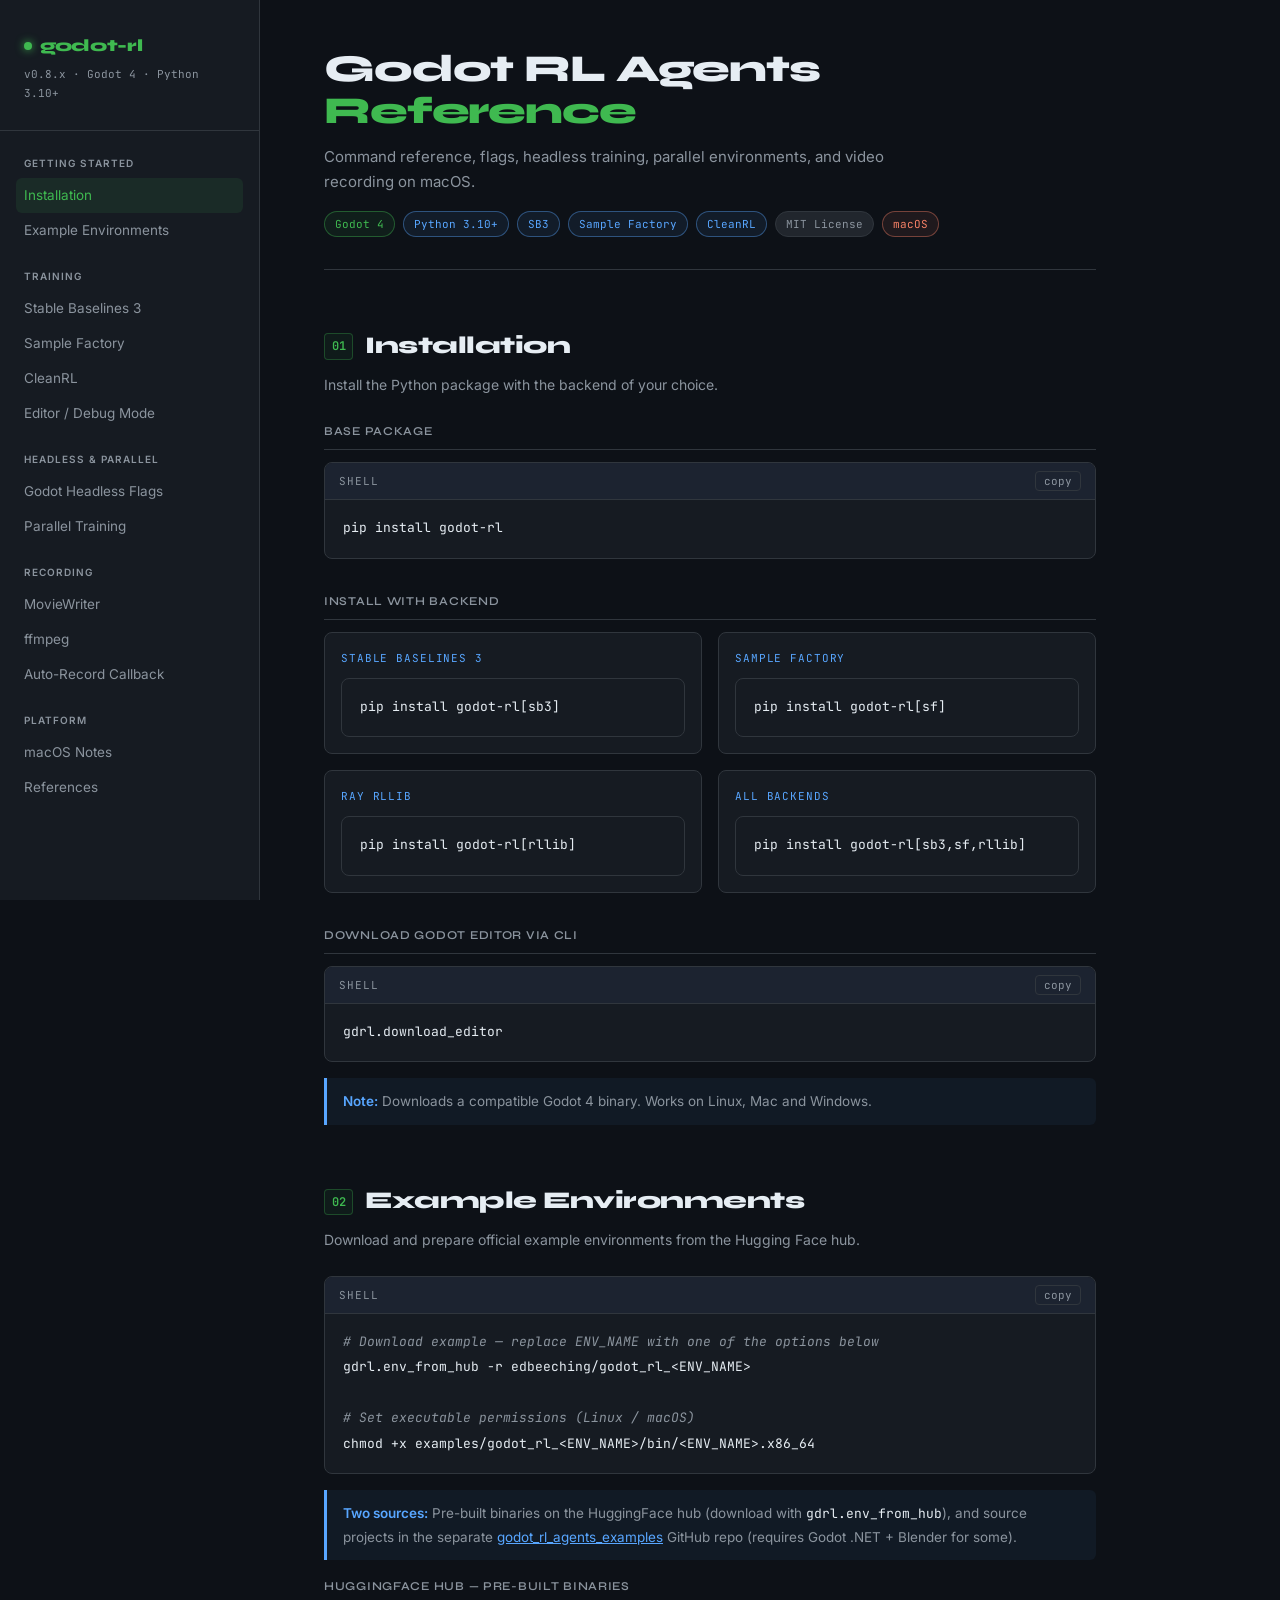
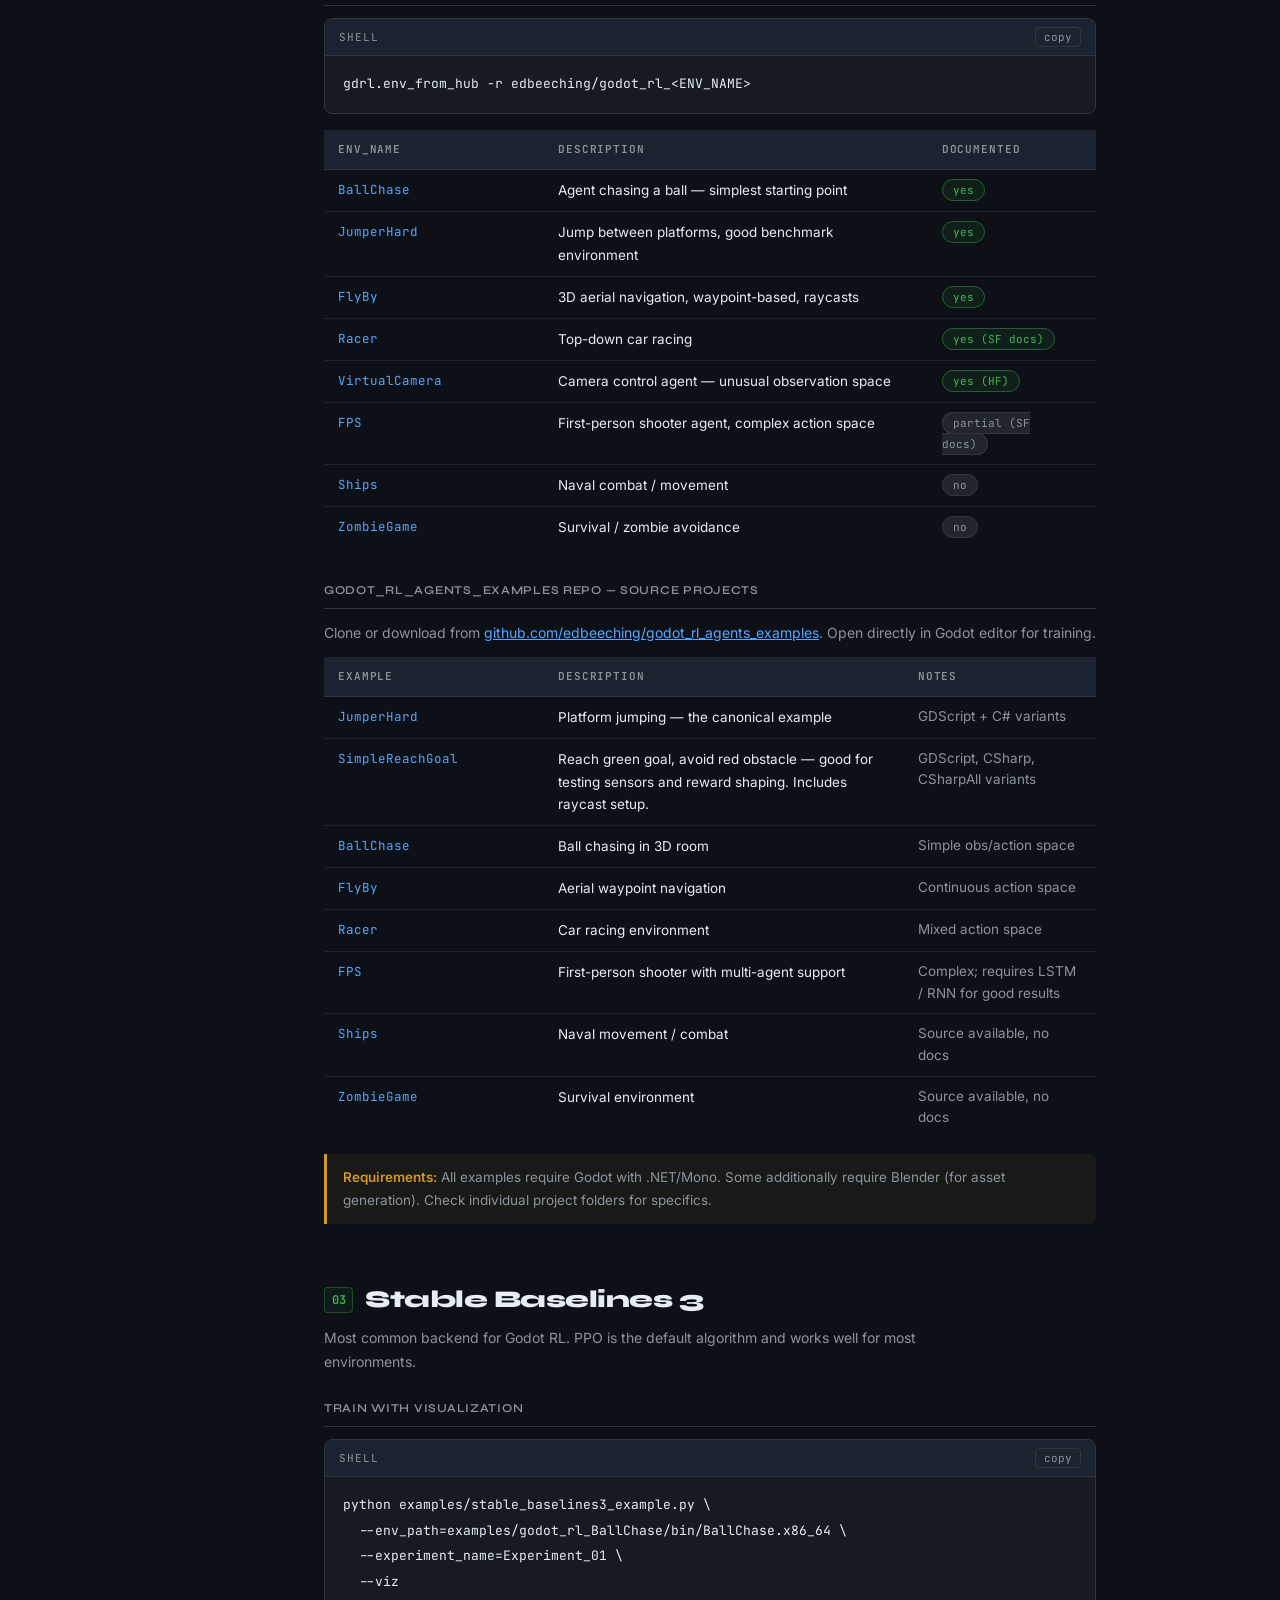
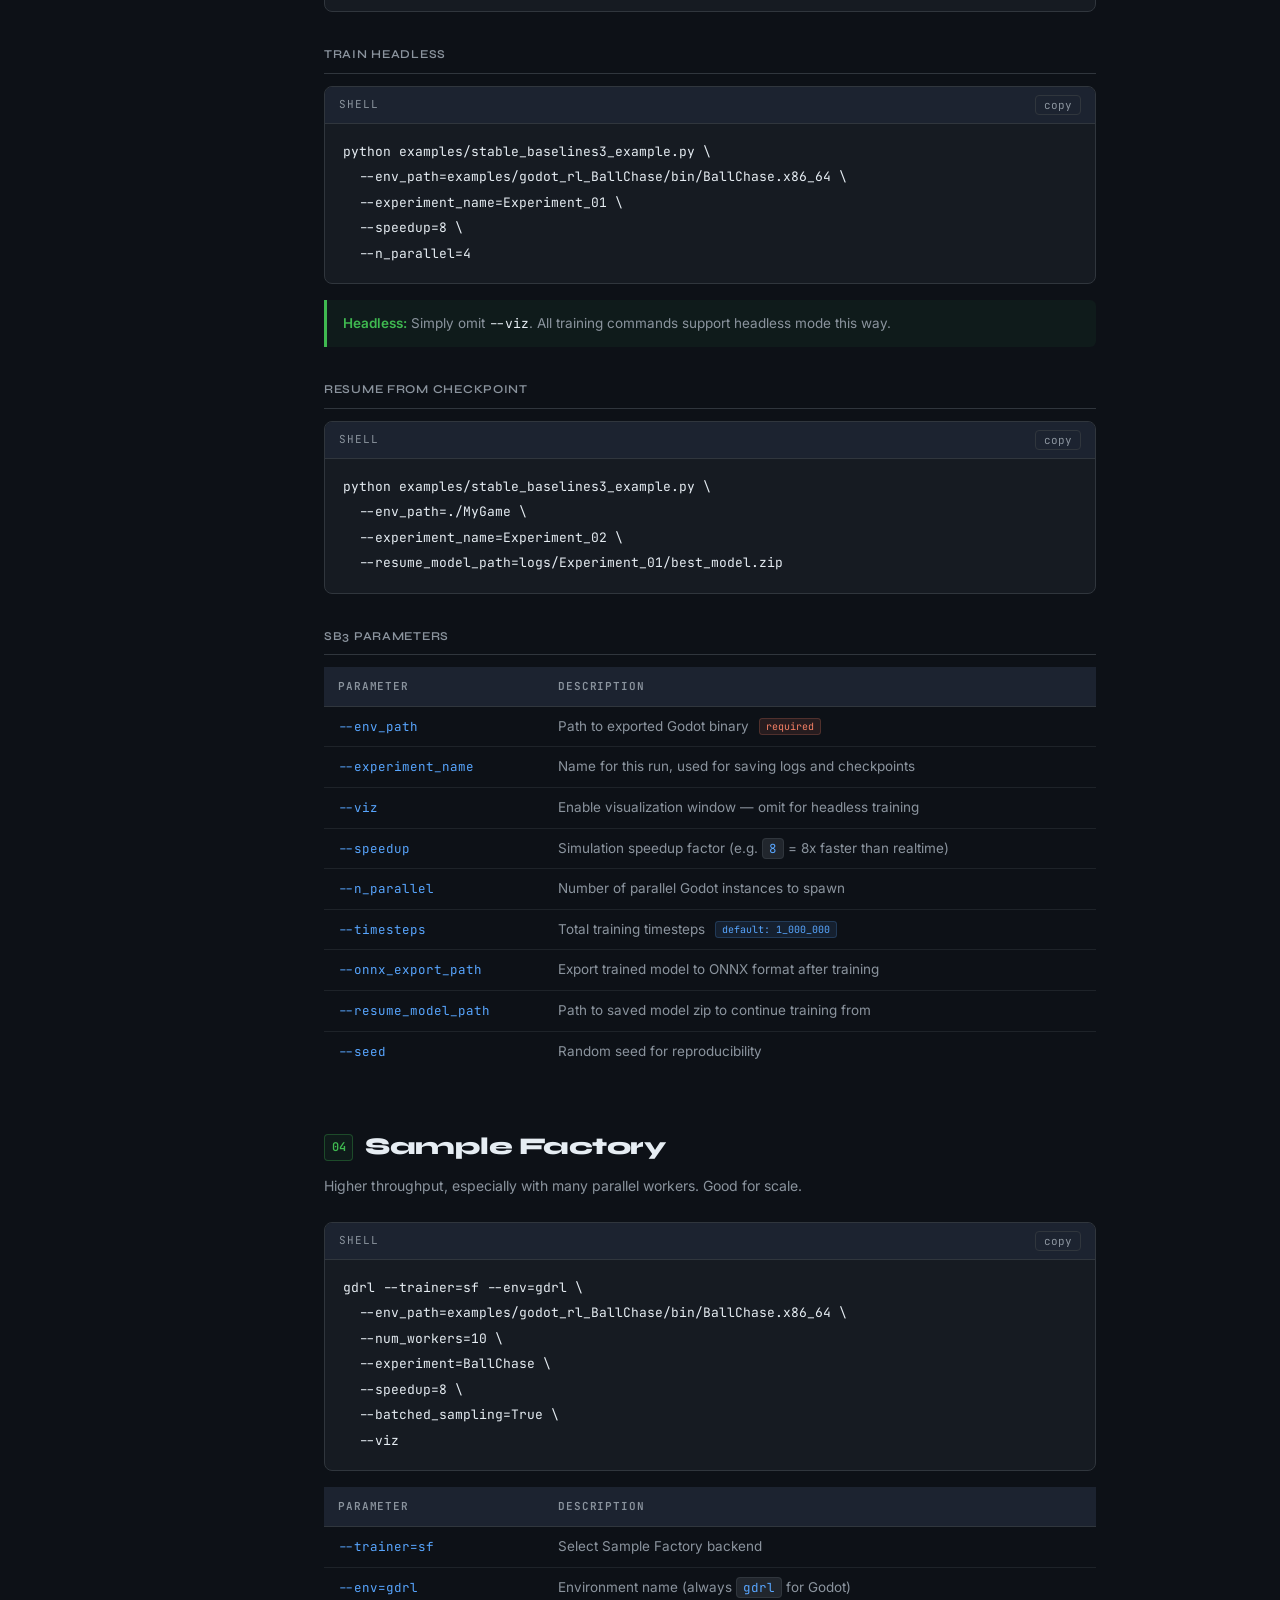
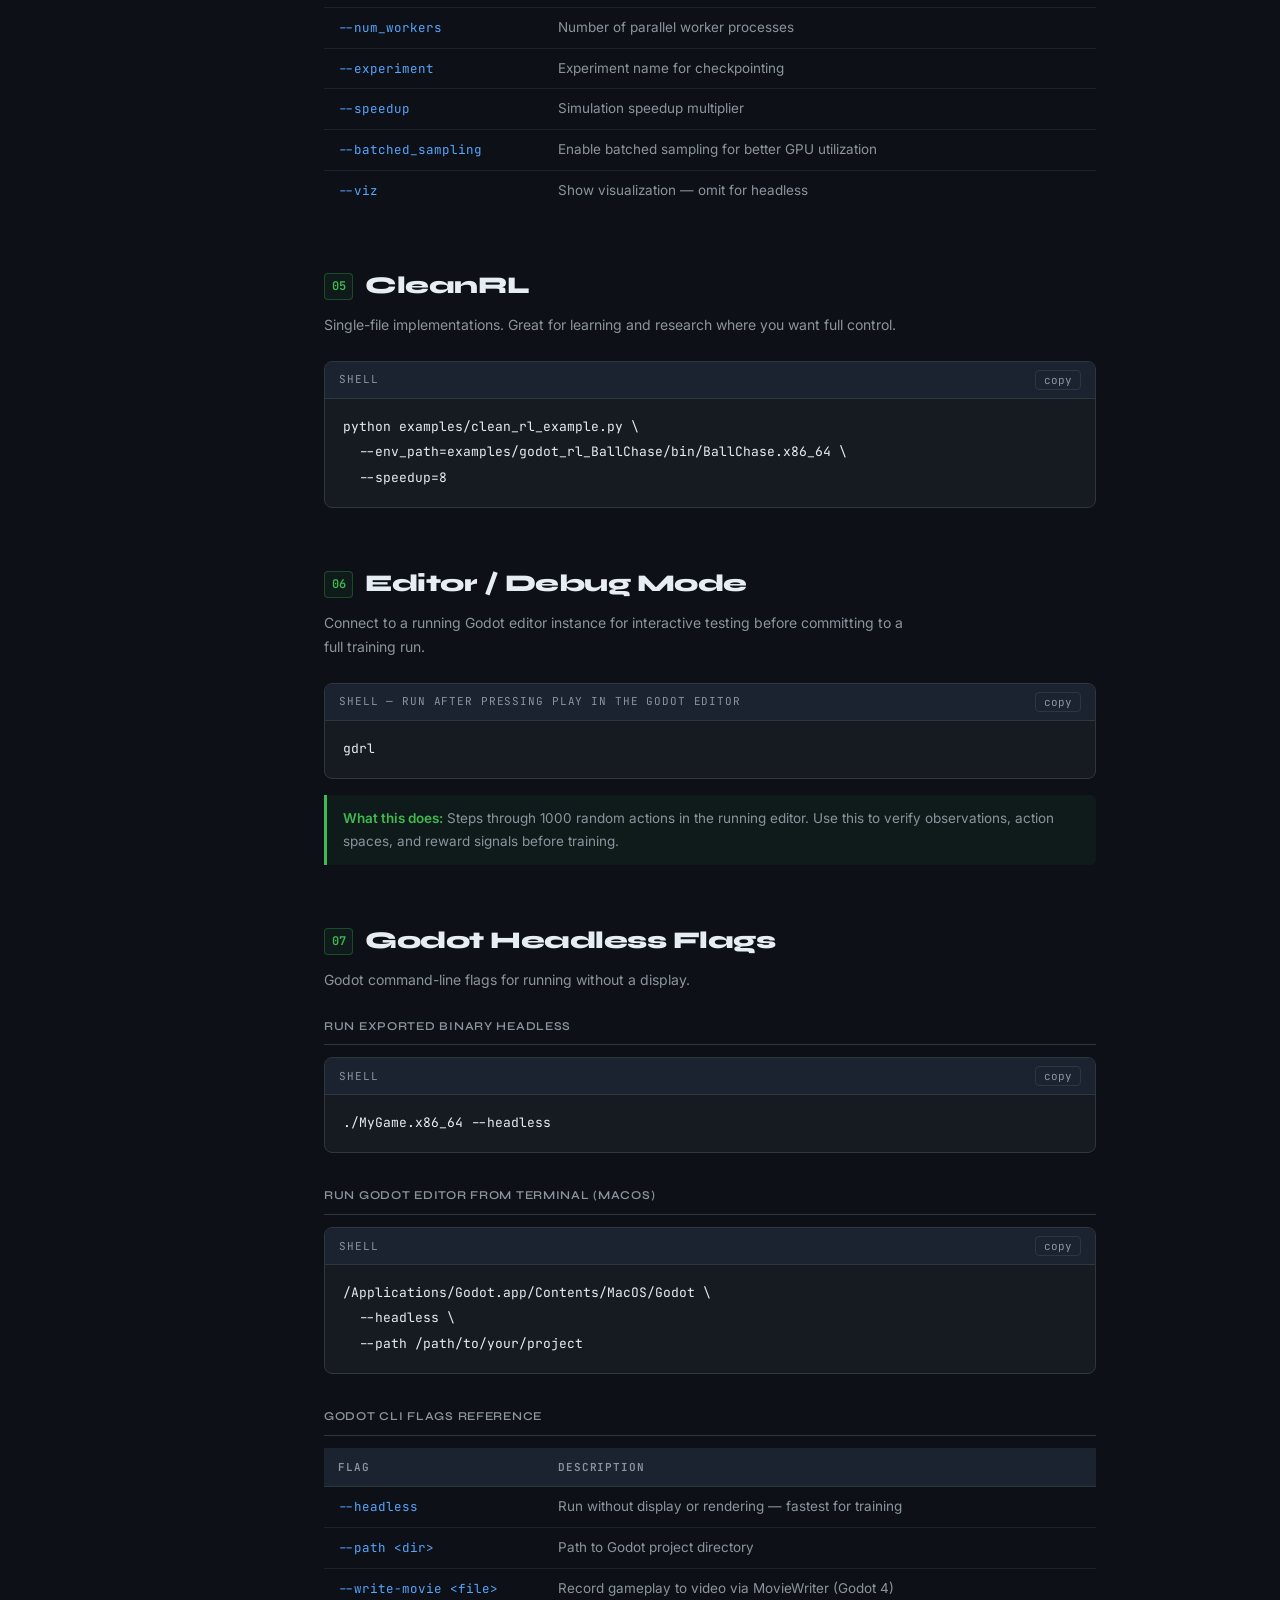
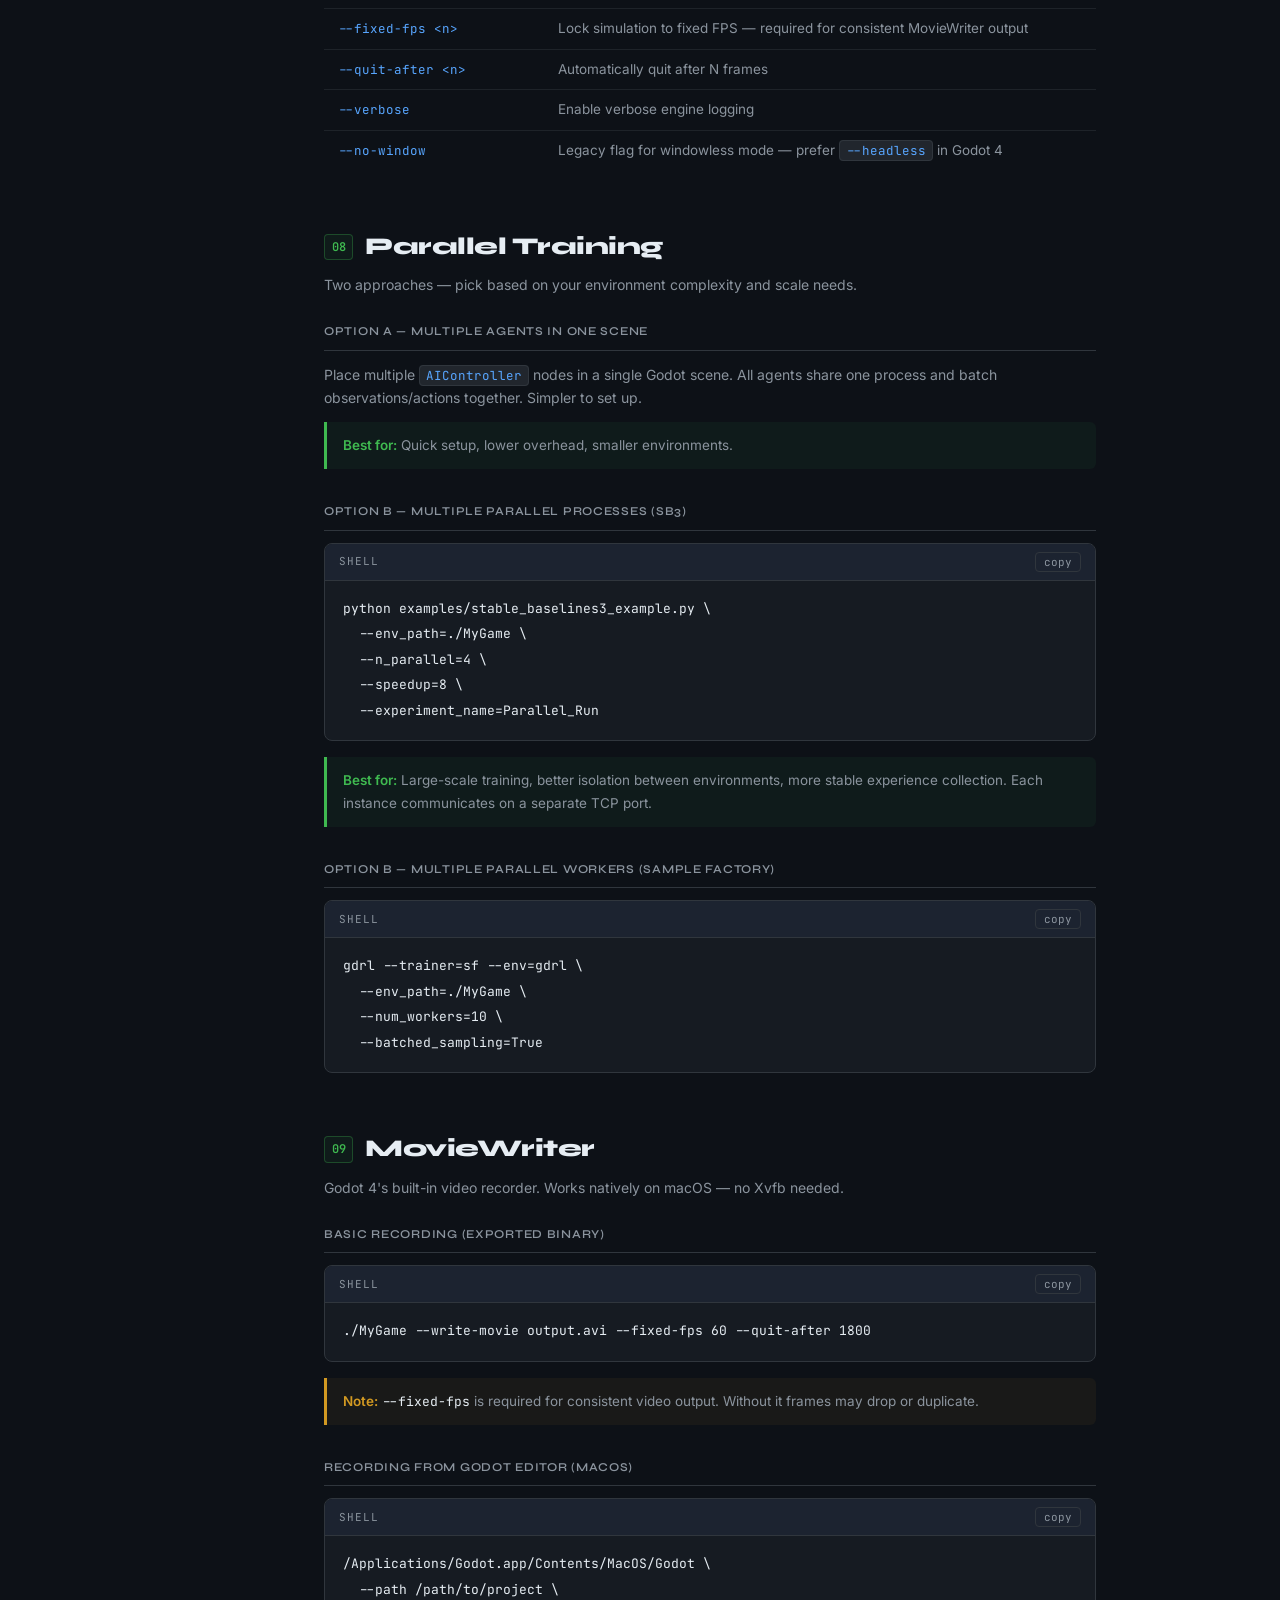
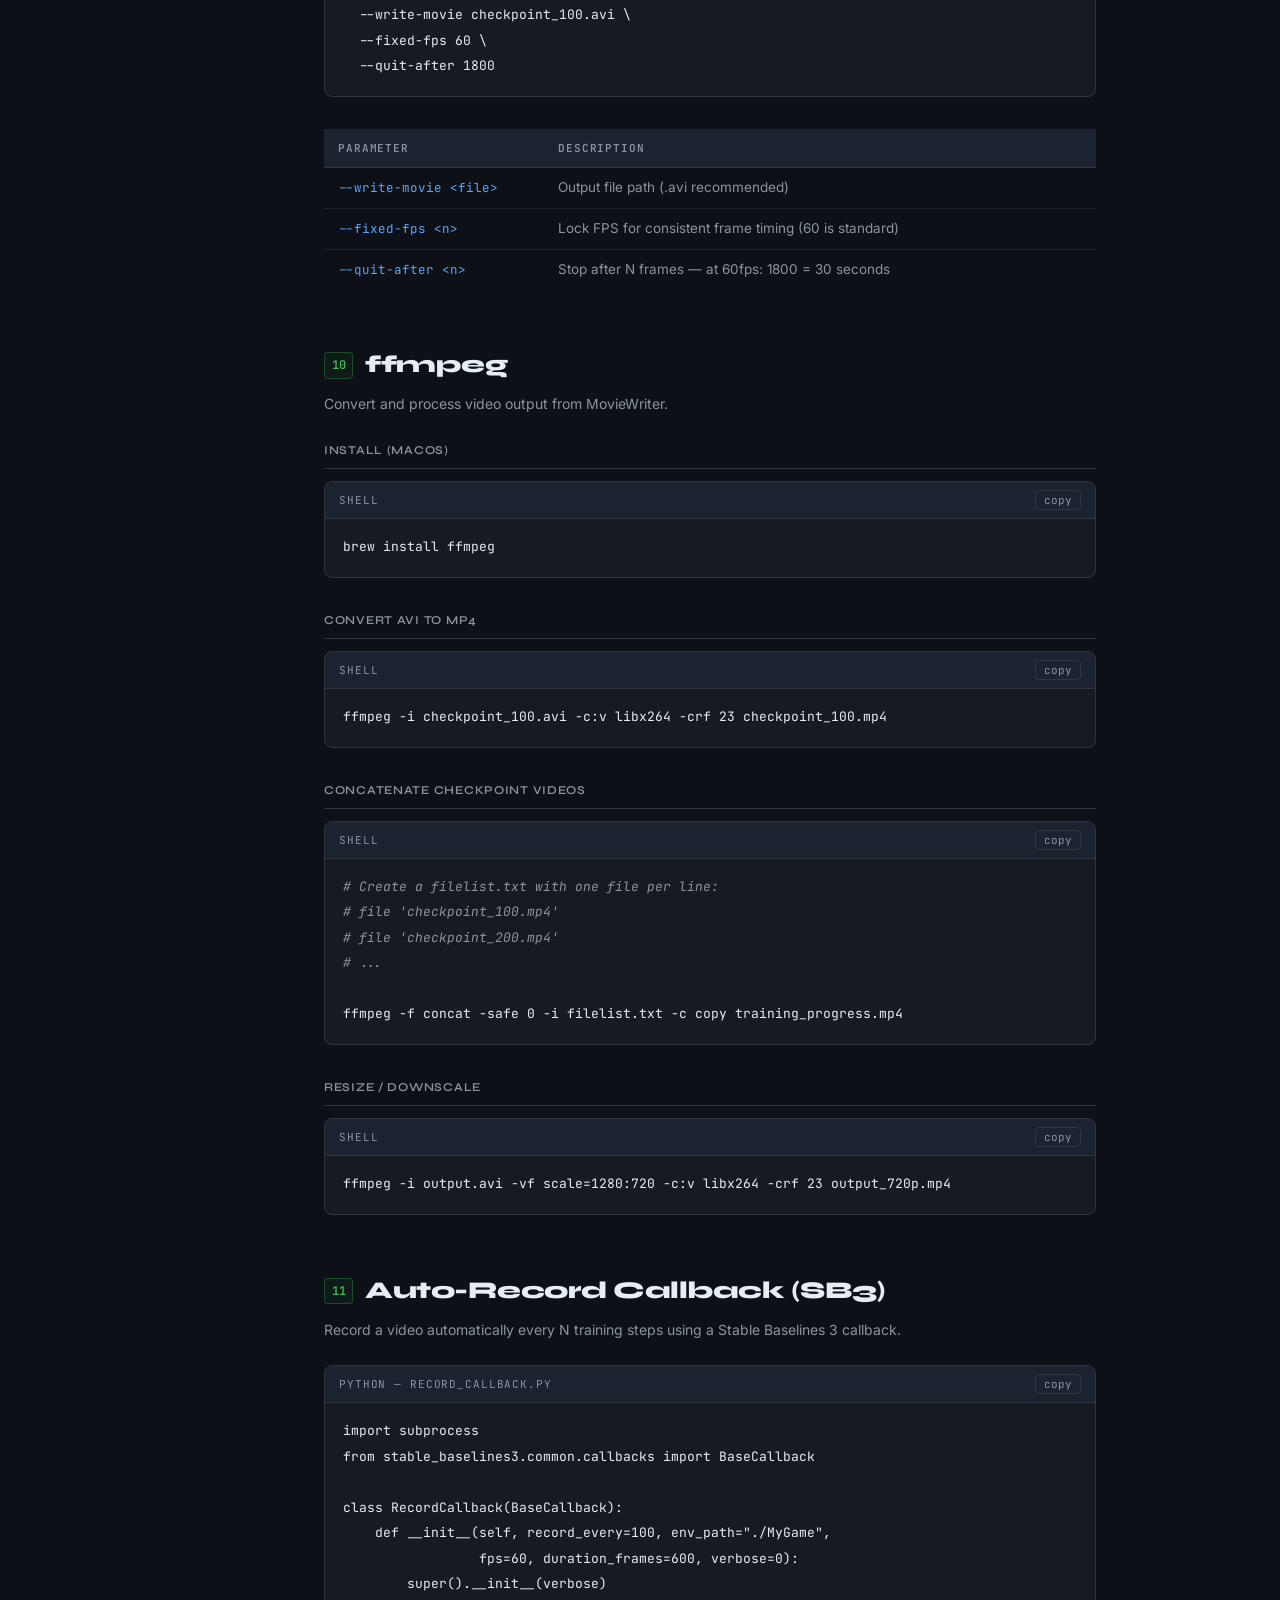
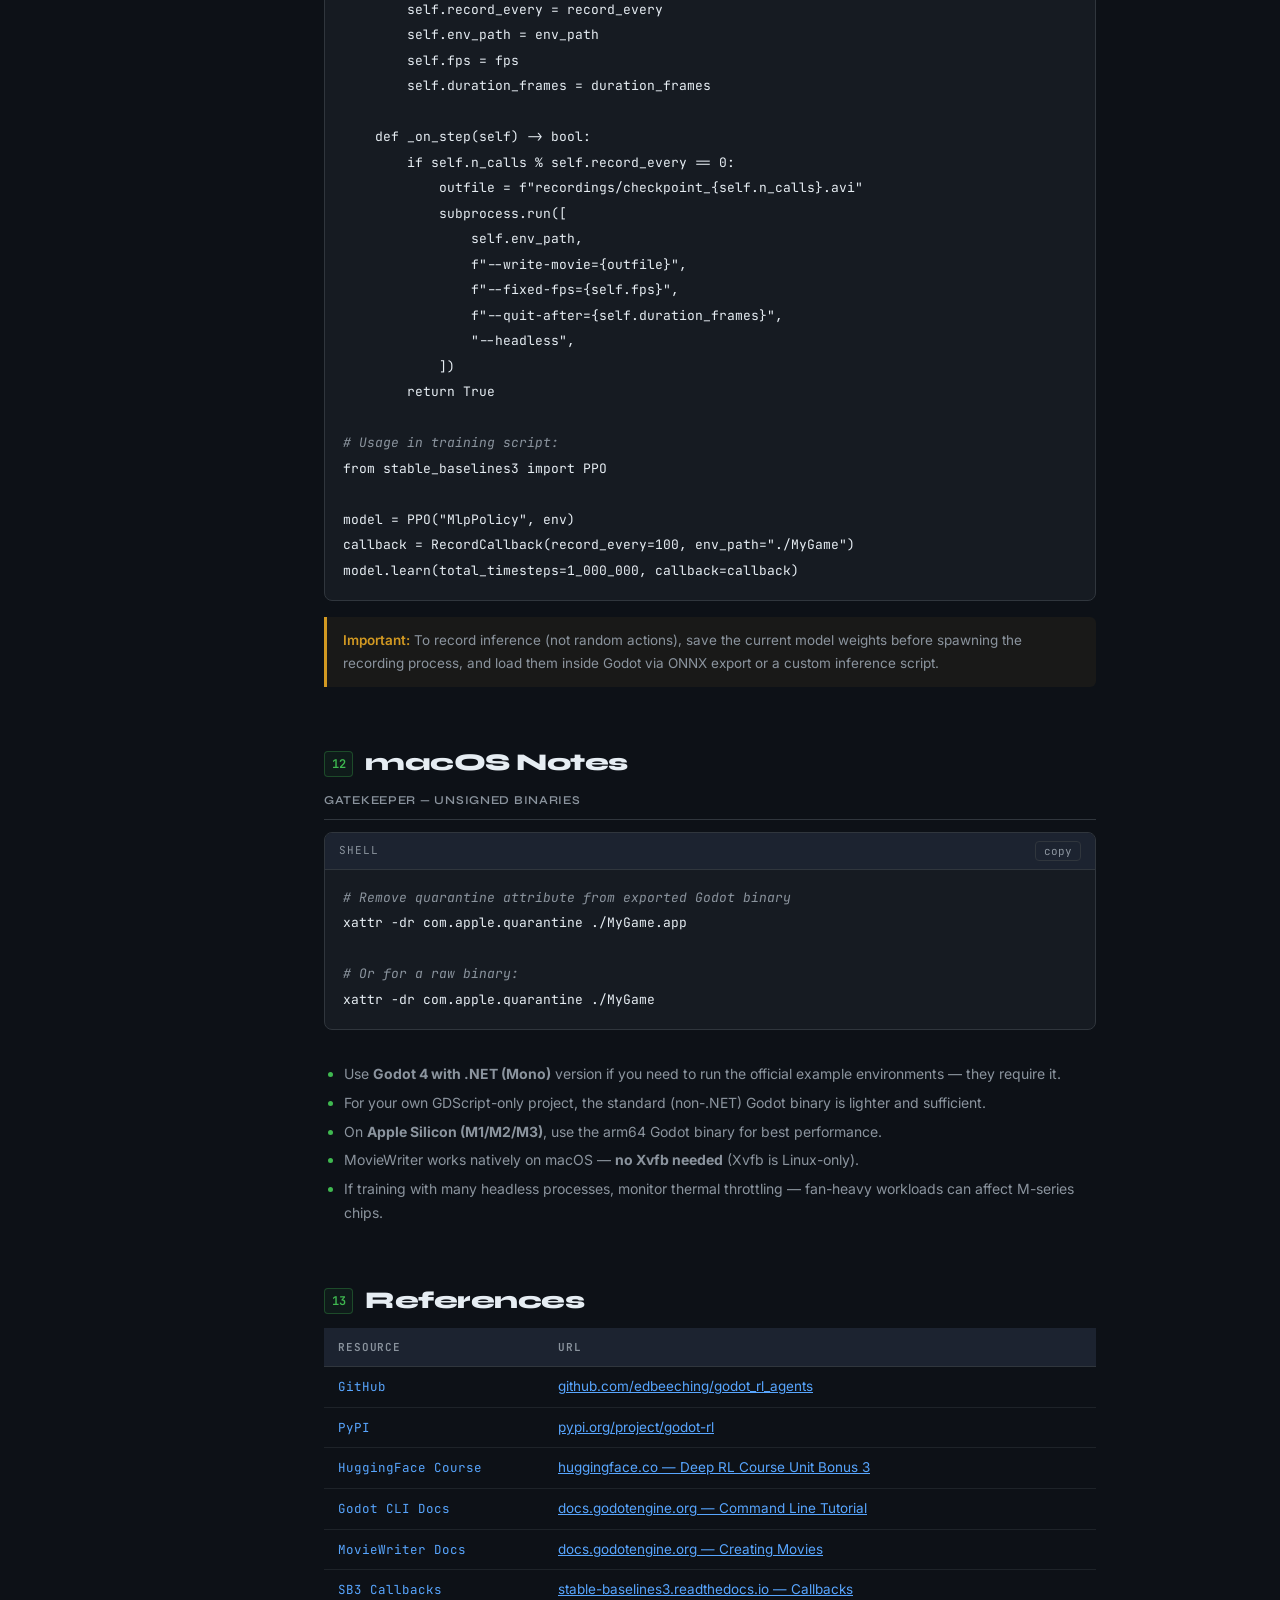
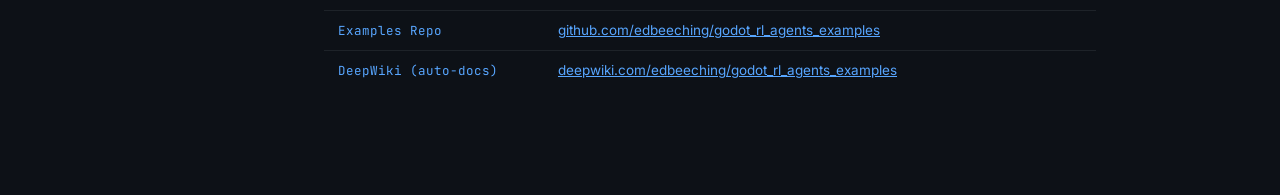
==== godot_rl_course_reference.html @ 5cac4850 "initial commit" ====
<!DOCTYPE html>
<html lang="en">
<head>
<meta charset="UTF-8">
<meta name="viewport" content="width=device-width, initial-scale=1.0">
<title>Godot RL Agents — Reference</title>
<link rel="preconnect" href="https://fonts.googleapis.com">
<link href="https://fonts.googleapis.com/css2?family=JetBrains+Mono:wght@400;600&family=Syne:wght@400;600;800&family=Inter:wght@400;500&display=swap" rel="stylesheet">
<style>
  :root {
    --bg: #0d1117;
    --bg2: #161b22;
    --bg3: #1c2330;
    --border: #30363d;
    --accent: #3fb950;
    --accent2: #58a6ff;
    --accent3: #f78166;
    --text: #e6edf3;
    --text-muted: #8b949e;
    --code-bg: #161b22;
    --tag-bg: #21262d;
  }

  * { margin: 0; padding: 0; box-sizing: border-box; }

  body {
    background: var(--bg);
    color: var(--text);
    font-family: 'Inter', sans-serif;
    font-size: 15px;
    line-height: 1.7;
    min-height: 100vh;
  }

  /* Layout */
  .layout {
    display: grid;
    grid-template-columns: 260px 1fr;
    min-height: 100vh;
  }

  /* Sidebar */
  .sidebar {
    background: var(--bg2);
    border-right: 1px solid var(--border);
    padding: 32px 0;
    position: sticky;
    top: 0;
    height: 100vh;
    overflow-y: auto;
    scrollbar-width: thin;
    scrollbar-color: var(--border) transparent;
  }

  .sidebar-logo {
    padding: 0 24px 28px;
    border-bottom: 1px solid var(--border);
    margin-bottom: 24px;
  }

  .sidebar-logo .product {
    font-family: 'Syne', sans-serif;
    font-weight: 800;
    font-size: 17px;
    color: var(--accent);
    letter-spacing: -0.02em;
    display: flex;
    align-items: center;
    gap: 8px;
  }

  .sidebar-logo .product::before {
    content: '';
    display: inline-block;
    width: 8px;
    height: 8px;
    background: var(--accent);
    border-radius: 50%;
    box-shadow: 0 0 8px var(--accent);
    animation: pulse 2s ease-in-out infinite;
  }

  @keyframes pulse {
    0%, 100% { opacity: 1; box-shadow: 0 0 8px var(--accent); }
    50% { opacity: 0.5; box-shadow: 0 0 2px var(--accent); }
  }

  .sidebar-logo .sub {
    font-size: 11px;
    color: var(--text-muted);
    margin-top: 4px;
    font-family: 'JetBrains Mono', monospace;
  }

  .nav-section {
    padding: 0 16px 20px;
  }

  .nav-label {
    font-size: 10px;
    font-weight: 600;
    text-transform: uppercase;
    letter-spacing: 0.1em;
    color: var(--text-muted);
    padding: 0 8px;
    margin-bottom: 6px;
  }

  .nav-link {
    display: block;
    padding: 6px 8px;
    border-radius: 6px;
    color: var(--text-muted);
    text-decoration: none;
    font-size: 13.5px;
    transition: all 0.15s;
    font-family: 'Inter', sans-serif;
  }

  .nav-link:hover {
    background: var(--bg3);
    color: var(--text);
  }

  .nav-link.active {
    background: rgba(63, 185, 80, 0.1);
    color: var(--accent);
  }

  /* Main content */
  .main {
    padding: 48px 64px;
    max-width: 900px;
  }

  .page-header {
    margin-bottom: 56px;
    padding-bottom: 32px;
    border-bottom: 1px solid var(--border);
  }

  .page-header h1 {
    font-family: 'Syne', sans-serif;
    font-weight: 800;
    font-size: 38px;
    letter-spacing: -0.03em;
    color: var(--text);
    line-height: 1.1;
    margin-bottom: 12px;
  }

  .page-header h1 span {
    color: var(--accent);
  }

  .page-header p {
    color: var(--text-muted);
    font-size: 15px;
    max-width: 560px;
  }

  .badges {
    display: flex;
    gap: 8px;
    margin-top: 16px;
    flex-wrap: wrap;
  }

  .badge {
    font-family: 'JetBrains Mono', monospace;
    font-size: 11px;
    padding: 3px 10px;
    border-radius: 20px;
    border: 1px solid var(--border);
    color: var(--text-muted);
    background: var(--tag-bg);
  }

  .badge.green { border-color: rgba(63,185,80,0.4); color: var(--accent); background: rgba(63,185,80,0.08); }
  .badge.blue  { border-color: rgba(88,166,255,0.4); color: var(--accent2); background: rgba(88,166,255,0.08); }
  .badge.red   { border-color: rgba(247,129,102,0.4); color: var(--accent3); background: rgba(247,129,102,0.08); }

  /* Sections */
  .section {
    margin-bottom: 56px;
    scroll-margin-top: 32px;
  }

  .section-title {
    font-family: 'Syne', sans-serif;
    font-weight: 800;
    font-size: 24px;
    letter-spacing: -0.02em;
    color: var(--text);
    margin-bottom: 6px;
    display: flex;
    align-items: center;
    gap: 12px;
  }

  .section-title .num {
    font-size: 12px;
    color: var(--accent);
    font-family: 'JetBrains Mono', monospace;
    font-weight: 600;
    border: 1px solid rgba(63,185,80,0.3);
    padding: 2px 7px;
    border-radius: 4px;
    background: rgba(63,185,80,0.06);
  }

  .section-desc {
    color: var(--text-muted);
    font-size: 14px;
    margin-bottom: 24px;
    max-width: 600px;
  }

  .subsection {
    margin-bottom: 32px;
  }

  .subsection-title {
    font-family: 'Syne', sans-serif;
    font-weight: 600;
    font-size: 15px;
    color: var(--text-muted);
    text-transform: uppercase;
    letter-spacing: 0.06em;
    font-size: 12px;
    margin-bottom: 12px;
    padding-bottom: 8px;
    border-bottom: 1px solid var(--border);
  }

  /* Code blocks */
  .code-block {
    background: var(--code-bg);
    border: 1px solid var(--border);
    border-radius: 8px;
    overflow: hidden;
    margin-bottom: 16px;
  }

  .code-block-header {
    display: flex;
    align-items: center;
    justify-content: space-between;
    padding: 8px 14px;
    background: var(--bg3);
    border-bottom: 1px solid var(--border);
  }

  .code-label {
    font-family: 'JetBrains Mono', monospace;
    font-size: 11px;
    color: var(--text-muted);
    text-transform: uppercase;
    letter-spacing: 0.08em;
  }

  .copy-btn {
    font-family: 'JetBrains Mono', monospace;
    font-size: 11px;
    color: var(--text-muted);
    background: none;
    border: 1px solid var(--border);
    border-radius: 4px;
    padding: 2px 8px;
    cursor: pointer;
    transition: all 0.15s;
  }

  .copy-btn:hover { color: var(--accent); border-color: rgba(63,185,80,0.4); }
  .copy-btn.copied { color: var(--accent); border-color: rgba(63,185,80,0.4); }

  pre {
    padding: 16px 18px;
    overflow-x: auto;
    scrollbar-width: thin;
    scrollbar-color: var(--border) transparent;
  }

  code {
    font-family: 'JetBrains Mono', monospace;
    font-size: 13px;
    line-height: 1.7;
    color: var(--text);
  }

  .code-block code .cmd { color: #79c0ff; }
  .code-block code .flag { color: var(--accent); }
  .code-block code .val { color: #ffa657; }
  .code-block code .comment { color: var(--text-muted); font-style: italic; }
  .code-block code .path { color: #d2a8ff; }

  /* Inline code */
  p code, li code, td code {
    font-family: 'JetBrains Mono', monospace;
    font-size: 12.5px;
    background: var(--tag-bg);
    border: 1px solid var(--border);
    padding: 1px 6px;
    border-radius: 4px;
    color: var(--accent2);
  }

  /* Parameter table */
  .param-table {
    width: 100%;
    border-collapse: collapse;
    margin-bottom: 16px;
    font-size: 13.5px;
  }

  .param-table thead tr {
    background: var(--bg3);
  }

  .param-table th {
    text-align: left;
    padding: 10px 14px;
    font-family: 'JetBrains Mono', monospace;
    font-size: 11px;
    text-transform: uppercase;
    letter-spacing: 0.08em;
    color: var(--text-muted);
    border-bottom: 1px solid var(--border);
    font-weight: 600;
  }

  .param-table td {
    padding: 9px 14px;
    border-bottom: 1px solid rgba(48,54,61,0.5);
    vertical-align: top;
  }

  .param-table tr:last-child td { border-bottom: none; }

  .param-table tr:hover td { background: rgba(255,255,255,0.02); }

  .param-table td:first-child {
    font-family: 'JetBrains Mono', monospace;
    font-size: 12.5px;
    color: var(--accent2);
    white-space: nowrap;
    width: 220px;
  }

  .param-table td:last-child {
    color: var(--text-muted);
    line-height: 1.6;
  }

  .param-table .opt {
    font-size: 10px;
    padding: 1px 6px;
    border-radius: 3px;
    background: rgba(88,166,255,0.1);
    border: 1px solid rgba(88,166,255,0.2);
    color: var(--accent2);
    margin-left: 6px;
    font-family: 'JetBrains Mono', monospace;
    vertical-align: middle;
  }

  .param-table .req {
    font-size: 10px;
    padding: 1px 6px;
    border-radius: 3px;
    background: rgba(247,129,102,0.1);
    border: 1px solid rgba(247,129,102,0.2);
    color: var(--accent3);
    margin-left: 6px;
    font-family: 'JetBrains Mono', monospace;
    vertical-align: middle;
  }

  /* Note / callout */
  .callout {
    border-left: 3px solid var(--accent);
    background: rgba(63,185,80,0.06);
    border-radius: 0 6px 6px 0;
    padding: 12px 16px;
    margin-bottom: 16px;
    font-size: 13.5px;
    color: var(--text-muted);
  }

  .callout strong { color: var(--accent); font-weight: 600; }

  .callout-warn {
    border-left-color: #d29922;
    background: rgba(210,153,34,0.06);
  }
  .callout-warn strong { color: #d29922; }

  .callout-info {
    border-left-color: var(--accent2);
    background: rgba(88,166,255,0.06);
  }
  .callout-info strong { color: var(--accent2); }

  /* Prose */
  p { margin-bottom: 12px; color: var(--text-muted); font-size: 14px; }

  ul { padding-left: 20px; margin-bottom: 16px; }
  li { color: var(--text-muted); font-size: 14px; margin-bottom: 5px; }
  li::marker { color: var(--accent); }

  /* Two-col install grid */
  .install-grid {
    display: grid;
    grid-template-columns: 1fr 1fr;
    gap: 16px;
    margin-bottom: 16px;
  }

  .install-card {
    background: var(--bg2);
    border: 1px solid var(--border);
    border-radius: 8px;
    padding: 16px;
  }

  .install-card .card-title {
    font-family: 'JetBrains Mono', monospace;
    font-size: 11px;
    text-transform: uppercase;
    letter-spacing: 0.08em;
    color: var(--accent2);
    margin-bottom: 10px;
  }

  /* Responsive */
  @media (max-width: 900px) {
    .layout { grid-template-columns: 1fr; }
    .sidebar { display: none; }
    .main { padding: 32px 24px; }
    .install-grid { grid-template-columns: 1fr; }
  }
</style>
</head>
<body>

<div class="layout">

  <!-- Sidebar Nav -->
  <aside class="sidebar">
    <div class="sidebar-logo">
      <div class="product">godot-rl</div>
      <div class="sub">v0.8.x · Godot 4 · Python 3.10+</div>
    </div>

    <nav>
      <div class="nav-section">
        <div class="nav-label">Getting Started</div>
        <a href="#installation" class="nav-link">Installation</a>
        <a href="#examples" class="nav-link">Example Environments</a>
      </div>

      <div class="nav-section">
        <div class="nav-label">Training</div>
        <a href="#sb3" class="nav-link">Stable Baselines 3</a>
        <a href="#sf" class="nav-link">Sample Factory</a>
        <a href="#cleanrl" class="nav-link">CleanRL</a>
        <a href="#editor-mode" class="nav-link">Editor / Debug Mode</a>
      </div>

      <div class="nav-section">
        <div class="nav-label">Headless & Parallel</div>
        <a href="#headless" class="nav-link">Godot Headless Flags</a>
        <a href="#parallel" class="nav-link">Parallel Training</a>
      </div>

      <div class="nav-section">
        <div class="nav-label">Recording</div>
        <a href="#moviewriter" class="nav-link">MovieWriter</a>
        <a href="#ffmpeg" class="nav-link">ffmpeg</a>
        <a href="#callback" class="nav-link">Auto-Record Callback</a>
      </div>

      <div class="nav-section">
        <div class="nav-label">Platform</div>
        <a href="#macos" class="nav-link">macOS Notes</a>
        <a href="#refs" class="nav-link">References</a>
      </div>
    </nav>
  </aside>

  <!-- Main -->
  <main class="main">

    <div class="page-header">
      <h1>Godot RL Agents<br><span>Reference</span></h1>
      <p>Command reference, flags, headless training, parallel environments, and video recording on macOS.</p>
      <div class="badges">
        <span class="badge green">Godot 4</span>
        <span class="badge blue">Python 3.10+</span>
        <span class="badge blue">SB3</span>
        <span class="badge blue">Sample Factory</span>
        <span class="badge blue">CleanRL</span>
        <span class="badge">MIT License</span>
        <span class="badge red">macOS</span>
      </div>
    </div>


    <!-- 1. Installation -->
    <section class="section" id="installation">
      <div class="section-title"><span class="num">01</span> Installation</div>
      <p class="section-desc">Install the Python package with the backend of your choice.</p>

      <div class="subsection">
        <div class="subsection-title">Base Package</div>
        <div class="code-block">
          <div class="code-block-header">
            <span class="code-label">shell</span>
            <button class="copy-btn" onclick="copyCode(this)">copy</button>
          </div>
          <pre><code>pip install godot-rl</code></pre>
        </div>
      </div>

      <div class="subsection">
        <div class="subsection-title">Install with Backend</div>
        <div class="install-grid">
          <div class="install-card">
            <div class="card-title">Stable Baselines 3</div>
            <div class="code-block" style="margin-bottom:0">
              <pre><code>pip install godot-rl[sb3]</code></pre>
            </div>
          </div>
          <div class="install-card">
            <div class="card-title">Sample Factory</div>
            <div class="code-block" style="margin-bottom:0">
              <pre><code>pip install godot-rl[sf]</code></pre>
            </div>
          </div>
          <div class="install-card">
            <div class="card-title">Ray RLLib</div>
            <div class="code-block" style="margin-bottom:0">
              <pre><code>pip install godot-rl[rllib]</code></pre>
            </div>
          </div>
          <div class="install-card">
            <div class="card-title">All Backends</div>
            <div class="code-block" style="margin-bottom:0">
              <pre><code>pip install godot-rl[sb3,sf,rllib]</code></pre>
            </div>
          </div>
        </div>
      </div>

      <div class="subsection">
        <div class="subsection-title">Download Godot Editor via CLI</div>
        <div class="code-block">
          <div class="code-block-header">
            <span class="code-label">shell</span>
            <button class="copy-btn" onclick="copyCode(this)">copy</button>
          </div>
          <pre><code>gdrl.download_editor</code></pre>
        </div>
        <div class="callout-info callout"><strong>Note:</strong> Downloads a compatible Godot 4 binary. Works on Linux, Mac and Windows.</div>
      </div>
    </section>


    <!-- 2. Examples -->
    <section class="section" id="examples">
      <div class="section-title"><span class="num">02</span> Example Environments</div>
      <p class="section-desc">Download and prepare official example environments from the Hugging Face hub.</p>

      <div class="code-block">
        <div class="code-block-header">
          <span class="code-label">shell</span>
          <button class="copy-btn" onclick="copyCode(this)">copy</button>
        </div>
        <pre><code><span class="comment"># Download example — replace ENV_NAME with one of the options below</span>
gdrl.env_from_hub -r edbeeching/godot_rl_&lt;ENV_NAME&gt;

<span class="comment"># Set executable permissions (Linux / macOS)</span>
chmod +x examples/godot_rl_&lt;ENV_NAME&gt;/bin/&lt;ENV_NAME&gt;.x86_64</code></pre>
      </div>

      <div class="callout-info callout"><strong>Two sources:</strong> Pre-built binaries on the HuggingFace hub (download with <code>gdrl.env_from_hub</code>), and source projects in the separate <a href="https://github.com/edbeeching/godot_rl_agents_examples" style="color:var(--accent2)">godot_rl_agents_examples</a> GitHub repo (requires Godot .NET + Blender for some).</div>

      <div class="subsection">
        <div class="subsection-title">HuggingFace Hub — Pre-built Binaries</div>
        <div class="code-block">
          <div class="code-block-header"><span class="code-label">shell</span><button class="copy-btn" onclick="copyCode(this)">copy</button></div>
          <pre><code>gdrl.env_from_hub -r edbeeching/godot_rl_&lt;ENV_NAME&gt;</code></pre>
        </div>
        <table class="param-table">
          <thead><tr><th>ENV_NAME</th><th>Description</th><th>Documented</th></tr></thead>
          <tbody>
            <tr><td>BallChase</td><td>Agent chasing a ball — simplest starting point</td><td><span class="badge green" style="font-size:11px">yes</span></td></tr>
            <tr><td>JumperHard</td><td>Jump between platforms, good benchmark environment</td><td><span class="badge green" style="font-size:11px">yes</span></td></tr>
            <tr><td>FlyBy</td><td>3D aerial navigation, waypoint-based, raycasts</td><td><span class="badge green" style="font-size:11px">yes</span></td></tr>
            <tr><td>Racer</td><td>Top-down car racing</td><td><span class="badge green" style="font-size:11px">yes (SF docs)</span></td></tr>
            <tr><td>VirtualCamera</td><td>Camera control agent — unusual observation space</td><td><span class="badge green" style="font-size:11px">yes (HF)</span></td></tr>
            <tr><td>FPS</td><td>First-person shooter agent, complex action space</td><td><span class="badge" style="font-size:11px">partial (SF docs)</span></td></tr>
            <tr><td>Ships</td><td>Naval combat / movement</td><td><span class="badge" style="font-size:11px">no</span></td></tr>
            <tr><td>ZombieGame</td><td>Survival / zombie avoidance</td><td><span class="badge" style="font-size:11px">no</span></td></tr>
          </tbody>
        </table>
      </div>

      <div class="subsection">
        <div class="subsection-title">godot_rl_agents_examples Repo — Source Projects</div>
        <p style="margin-bottom:12px">Clone or download from <a href="https://github.com/edbeeching/godot_rl_agents_examples/tree/main/examples" style="color:var(--accent2)">github.com/edbeeching/godot_rl_agents_examples</a>. Open directly in Godot editor for training.</p>
        <table class="param-table">
          <thead><tr><th>Example</th><th>Description</th><th>Notes</th></tr></thead>
          <tbody>
            <tr><td>JumperHard</td><td>Platform jumping — the canonical example</td><td>GDScript + C# variants</td></tr>
            <tr><td>SimpleReachGoal</td><td>Reach green goal, avoid red obstacle — good for testing sensors and reward shaping. Includes raycast setup.</td><td>GDScript, CSharp, CSharpAll variants</td></tr>
            <tr><td>BallChase</td><td>Ball chasing in 3D room</td><td>Simple obs/action space</td></tr>
            <tr><td>FlyBy</td><td>Aerial waypoint navigation</td><td>Continuous action space</td></tr>
            <tr><td>Racer</td><td>Car racing environment</td><td>Mixed action space</td></tr>
            <tr><td>FPS</td><td>First-person shooter with multi-agent support</td><td>Complex; requires LSTM / RNN for good results</td></tr>
            <tr><td>Ships</td><td>Naval movement / combat</td><td>Source available, no docs</td></tr>
            <tr><td>ZombieGame</td><td>Survival environment</td><td>Source available, no docs</td></tr>
          </tbody>
        </table>
        <div class="callout-warn callout"><strong>Requirements:</strong> All examples require Godot with .NET/Mono. Some additionally require Blender (for asset generation). Check individual project folders for specifics.</div>
      </div>
    </section>


    <!-- 3. SB3 -->
    <section class="section" id="sb3">
      <div class="section-title"><span class="num">03</span> Stable Baselines 3</div>
      <p class="section-desc">Most common backend for Godot RL. PPO is the default algorithm and works well for most environments.</p>

      <div class="subsection">
        <div class="subsection-title">Train with Visualization</div>
        <div class="code-block">
          <div class="code-block-header">
            <span class="code-label">shell</span>
            <button class="copy-btn" onclick="copyCode(this)">copy</button>
          </div>
          <pre><code>python examples/stable_baselines3_example.py \
  --env_path=examples/godot_rl_BallChase/bin/BallChase.x86_64 \
  --experiment_name=Experiment_01 \
  --viz</code></pre>
        </div>
      </div>

      <div class="subsection">
        <div class="subsection-title">Train Headless</div>
        <div class="code-block">
          <div class="code-block-header">
            <span class="code-label">shell</span>
            <button class="copy-btn" onclick="copyCode(this)">copy</button>
          </div>
          <pre><code>python examples/stable_baselines3_example.py \
  --env_path=examples/godot_rl_BallChase/bin/BallChase.x86_64 \
  --experiment_name=Experiment_01 \
  --speedup=8 \
  --n_parallel=4</code></pre>
        </div>
        <div class="callout"><strong>Headless:</strong> Simply omit <code>--viz</code>. All training commands support headless mode this way.</div>
      </div>

      <div class="subsection">
        <div class="subsection-title">Resume from Checkpoint</div>
        <div class="code-block">
          <div class="code-block-header">
            <span class="code-label">shell</span>
            <button class="copy-btn" onclick="copyCode(this)">copy</button>
          </div>
          <pre><code>python examples/stable_baselines3_example.py \
  --env_path=./MyGame \
  --experiment_name=Experiment_02 \
  --resume_model_path=logs/Experiment_01/best_model.zip</code></pre>
        </div>
      </div>

      <div class="subsection">
        <div class="subsection-title">SB3 Parameters</div>
        <table class="param-table">
          <thead><tr><th>Parameter</th><th>Description</th></tr></thead>
          <tbody>
            <tr><td>--env_path</td><td>Path to exported Godot binary <span class="req">required</span></td></tr>
            <tr><td>--experiment_name</td><td>Name for this run, used for saving logs and checkpoints</td></tr>
            <tr><td>--viz</td><td>Enable visualization window — omit for headless training</td></tr>
            <tr><td>--speedup</td><td>Simulation speedup factor (e.g. <code>8</code> = 8x faster than realtime)</td></tr>
            <tr><td>--n_parallel</td><td>Number of parallel Godot instances to spawn</td></tr>
            <tr><td>--timesteps</td><td>Total training timesteps <span class="opt">default: 1_000_000</span></td></tr>
            <tr><td>--onnx_export_path</td><td>Export trained model to ONNX format after training</td></tr>
            <tr><td>--resume_model_path</td><td>Path to saved model zip to continue training from</td></tr>
            <tr><td>--seed</td><td>Random seed for reproducibility</td></tr>
          </tbody>
        </table>
      </div>
    </section>


    <!-- 4. Sample Factory -->
    <section class="section" id="sf">
      <div class="section-title"><span class="num">04</span> Sample Factory</div>
      <p class="section-desc">Higher throughput, especially with many parallel workers. Good for scale.</p>

      <div class="code-block">
        <div class="code-block-header">
          <span class="code-label">shell</span>
          <button class="copy-btn" onclick="copyCode(this)">copy</button>
        </div>
        <pre><code>gdrl --trainer=sf --env=gdrl \
  --env_path=examples/godot_rl_BallChase/bin/BallChase.x86_64 \
  --num_workers=10 \
  --experiment=BallChase \
  --speedup=8 \
  --batched_sampling=True \
  --viz</code></pre>
      </div>

      <table class="param-table">
        <thead><tr><th>Parameter</th><th>Description</th></tr></thead>
        <tbody>
          <tr><td>--trainer=sf</td><td>Select Sample Factory backend</td></tr>
          <tr><td>--env=gdrl</td><td>Environment name (always <code>gdrl</code> for Godot)</td></tr>
          <tr><td>--num_workers</td><td>Number of parallel worker processes</td></tr>
          <tr><td>--experiment</td><td>Experiment name for checkpointing</td></tr>
          <tr><td>--speedup</td><td>Simulation speedup multiplier</td></tr>
          <tr><td>--batched_sampling</td><td>Enable batched sampling for better GPU utilization</td></tr>
          <tr><td>--viz</td><td>Show visualization — omit for headless</td></tr>
        </tbody>
      </table>
    </section>


    <!-- 5. CleanRL -->
    <section class="section" id="cleanrl">
      <div class="section-title"><span class="num">05</span> CleanRL</div>
      <p class="section-desc">Single-file implementations. Great for learning and research where you want full control.</p>

      <div class="code-block">
        <div class="code-block-header">
          <span class="code-label">shell</span>
          <button class="copy-btn" onclick="copyCode(this)">copy</button>
        </div>
        <pre><code>python examples/clean_rl_example.py \
  --env_path=examples/godot_rl_BallChase/bin/BallChase.x86_64 \
  --speedup=8</code></pre>
      </div>
    </section>


    <!-- 6. Editor Mode -->
    <section class="section" id="editor-mode">
      <div class="section-title"><span class="num">06</span> Editor / Debug Mode</div>
      <p class="section-desc">Connect to a running Godot editor instance for interactive testing before committing to a full training run.</p>

      <div class="code-block">
        <div class="code-block-header">
          <span class="code-label">shell — run after pressing Play in the Godot editor</span>
          <button class="copy-btn" onclick="copyCode(this)">copy</button>
        </div>
        <pre><code>gdrl</code></pre>
      </div>
      <div class="callout"><strong>What this does:</strong> Steps through 1000 random actions in the running editor. Use this to verify observations, action spaces, and reward signals before training.</div>
    </section>


    <!-- 7. Headless -->
    <section class="section" id="headless">
      <div class="section-title"><span class="num">07</span> Godot Headless Flags</div>
      <p class="section-desc">Godot command-line flags for running without a display.</p>

      <div class="subsection">
        <div class="subsection-title">Run Exported Binary Headless</div>
        <div class="code-block">
          <div class="code-block-header">
            <span class="code-label">shell</span>
            <button class="copy-btn" onclick="copyCode(this)">copy</button>
          </div>
          <pre><code>./MyGame.x86_64 --headless</code></pre>
        </div>
      </div>

      <div class="subsection">
        <div class="subsection-title">Run Godot Editor from Terminal (macOS)</div>
        <div class="code-block">
          <div class="code-block-header">
            <span class="code-label">shell</span>
            <button class="copy-btn" onclick="copyCode(this)">copy</button>
          </div>
          <pre><code>/Applications/Godot.app/Contents/MacOS/Godot \
  --headless \
  --path /path/to/your/project</code></pre>
        </div>
      </div>

      <div class="subsection">
        <div class="subsection-title">Godot CLI Flags Reference</div>
        <table class="param-table">
          <thead><tr><th>Flag</th><th>Description</th></tr></thead>
          <tbody>
            <tr><td>--headless</td><td>Run without display or rendering — fastest for training</td></tr>
            <tr><td>--path &lt;dir&gt;</td><td>Path to Godot project directory</td></tr>
            <tr><td>--write-movie &lt;file&gt;</td><td>Record gameplay to video via MovieWriter (Godot 4)</td></tr>
            <tr><td>--fixed-fps &lt;n&gt;</td><td>Lock simulation to fixed FPS — required for consistent MovieWriter output</td></tr>
            <tr><td>--quit-after &lt;n&gt;</td><td>Automatically quit after N frames</td></tr>
            <tr><td>--verbose</td><td>Enable verbose engine logging</td></tr>
            <tr><td>--no-window</td><td>Legacy flag for windowless mode — prefer <code>--headless</code> in Godot 4</td></tr>
          </tbody>
        </table>
      </div>
    </section>


    <!-- 8. Parallel Training -->
    <section class="section" id="parallel">
      <div class="section-title"><span class="num">08</span> Parallel Training</div>
      <p class="section-desc">Two approaches — pick based on your environment complexity and scale needs.</p>

      <div class="subsection">
        <div class="subsection-title">Option A — Multiple Agents in One Scene</div>
        <p>Place multiple <code>AIController</code> nodes in a single Godot scene. All agents share one process and batch observations/actions together. Simpler to set up.</p>
        <div class="callout"><strong>Best for:</strong> Quick setup, lower overhead, smaller environments.</div>
      </div>

      <div class="subsection">
        <div class="subsection-title">Option B — Multiple Parallel Processes (SB3)</div>
        <div class="code-block">
          <div class="code-block-header">
            <span class="code-label">shell</span>
            <button class="copy-btn" onclick="copyCode(this)">copy</button>
          </div>
          <pre><code>python examples/stable_baselines3_example.py \
  --env_path=./MyGame \
  --n_parallel=4 \
  --speedup=8 \
  --experiment_name=Parallel_Run</code></pre>
        </div>
        <div class="callout"><strong>Best for:</strong> Large-scale training, better isolation between environments, more stable experience collection. Each instance communicates on a separate TCP port.</div>
      </div>

      <div class="subsection">
        <div class="subsection-title">Option B — Multiple Parallel Workers (Sample Factory)</div>
        <div class="code-block">
          <div class="code-block-header">
            <span class="code-label">shell</span>
            <button class="copy-btn" onclick="copyCode(this)">copy</button>
          </div>
          <pre><code>gdrl --trainer=sf --env=gdrl \
  --env_path=./MyGame \
  --num_workers=10 \
  --batched_sampling=True</code></pre>
        </div>
      </div>
    </section>


    <!-- 9. MovieWriter -->
    <section class="section" id="moviewriter">
      <div class="section-title"><span class="num">09</span> MovieWriter</div>
      <p class="section-desc">Godot 4's built-in video recorder. Works natively on macOS — no Xvfb needed.</p>

      <div class="subsection">
        <div class="subsection-title">Basic Recording (Exported Binary)</div>
        <div class="code-block">
          <div class="code-block-header">
            <span class="code-label">shell</span>
            <button class="copy-btn" onclick="copyCode(this)">copy</button>
          </div>
          <pre><code>./MyGame --write-movie output.avi --fixed-fps 60 --quit-after 1800</code></pre>
        </div>
        <div class="callout-warn callout"><strong>Note:</strong> <code>--fixed-fps</code> is required for consistent video output. Without it frames may drop or duplicate.</div>
      </div>

      <div class="subsection">
        <div class="subsection-title">Recording from Godot Editor (macOS)</div>
        <div class="code-block">
          <div class="code-block-header">
            <span class="code-label">shell</span>
            <button class="copy-btn" onclick="copyCode(this)">copy</button>
          </div>
          <pre><code>/Applications/Godot.app/Contents/MacOS/Godot \
  --path /path/to/project \
  --write-movie checkpoint_100.avi \
  --fixed-fps 60 \
  --quit-after 1800</code></pre>
        </div>
      </div>

      <table class="param-table">
        <thead><tr><th>Parameter</th><th>Description</th></tr></thead>
        <tbody>
          <tr><td>--write-movie &lt;file&gt;</td><td>Output file path (.avi recommended)</td></tr>
          <tr><td>--fixed-fps &lt;n&gt;</td><td>Lock FPS for consistent frame timing (60 is standard)</td></tr>
          <tr><td>--quit-after &lt;n&gt;</td><td>Stop after N frames — at 60fps: 1800 = 30 seconds</td></tr>
        </tbody>
      </table>
    </section>


    <!-- 10. ffmpeg -->
    <section class="section" id="ffmpeg">
      <div class="section-title"><span class="num">10</span> ffmpeg</div>
      <p class="section-desc">Convert and process video output from MovieWriter.</p>

      <div class="subsection">
        <div class="subsection-title">Install (macOS)</div>
        <div class="code-block">
          <div class="code-block-header">
            <span class="code-label">shell</span>
            <button class="copy-btn" onclick="copyCode(this)">copy</button>
          </div>
          <pre><code>brew install ffmpeg</code></pre>
        </div>
      </div>

      <div class="subsection">
        <div class="subsection-title">Convert AVI to MP4</div>
        <div class="code-block">
          <div class="code-block-header">
            <span class="code-label">shell</span>
            <button class="copy-btn" onclick="copyCode(this)">copy</button>
          </div>
          <pre><code>ffmpeg -i checkpoint_100.avi -c:v libx264 -crf 23 checkpoint_100.mp4</code></pre>
        </div>
      </div>

      <div class="subsection">
        <div class="subsection-title">Concatenate Checkpoint Videos</div>
        <div class="code-block">
          <div class="code-block-header">
            <span class="code-label">shell</span>
            <button class="copy-btn" onclick="copyCode(this)">copy</button>
          </div>
          <pre><code><span class="comment"># Create a filelist.txt with one file per line:</span>
<span class="comment"># file 'checkpoint_100.mp4'</span>
<span class="comment"># file 'checkpoint_200.mp4'</span>
<span class="comment"># ...</span>

ffmpeg -f concat -safe 0 -i filelist.txt -c copy training_progress.mp4</code></pre>
        </div>
      </div>

      <div class="subsection">
        <div class="subsection-title">Resize / Downscale</div>
        <div class="code-block">
          <div class="code-block-header">
            <span class="code-label">shell</span>
            <button class="copy-btn" onclick="copyCode(this)">copy</button>
          </div>
          <pre><code>ffmpeg -i output.avi -vf scale=1280:720 -c:v libx264 -crf 23 output_720p.mp4</code></pre>
        </div>
      </div>
    </section>


    <!-- 11. Auto-Record Callback -->
    <section class="section" id="callback">
      <div class="section-title"><span class="num">11</span> Auto-Record Callback (SB3)</div>
      <p class="section-desc">Record a video automatically every N training steps using a Stable Baselines 3 callback.</p>

      <div class="code-block">
        <div class="code-block-header">
          <span class="code-label">python — record_callback.py</span>
          <button class="copy-btn" onclick="copyCode(this)">copy</button>
        </div>
        <pre><code>import subprocess
from stable_baselines3.common.callbacks import BaseCallback

class RecordCallback(BaseCallback):
    def __init__(self, record_every=100, env_path="./MyGame",
                 fps=60, duration_frames=600, verbose=0):
        super().__init__(verbose)
        self.record_every = record_every
        self.env_path = env_path
        self.fps = fps
        self.duration_frames = duration_frames

    def _on_step(self) -> bool:
        if self.n_calls % self.record_every == 0:
            outfile = f"recordings/checkpoint_{self.n_calls}.avi"
            subprocess.run([
                self.env_path,
                f"--write-movie={outfile}",
                f"--fixed-fps={self.fps}",
                f"--quit-after={self.duration_frames}",
                "--headless",
            ])
        return True

<span class="comment"># Usage in training script:</span>
from stable_baselines3 import PPO

model = PPO("MlpPolicy", env)
callback = RecordCallback(record_every=100, env_path="./MyGame")
model.learn(total_timesteps=1_000_000, callback=callback)</code></pre>
      </div>

      <div class="callout-warn callout"><strong>Important:</strong> To record inference (not random actions), save the current model weights before spawning the recording process, and load them inside Godot via ONNX export or a custom inference script.</div>
    </section>


    <!-- 12. macOS Notes -->
    <section class="section" id="macos">
      <div class="section-title"><span class="num">12</span> macOS Notes</div>

      <div class="subsection">
        <div class="subsection-title">Gatekeeper — Unsigned Binaries</div>
        <div class="code-block">
          <div class="code-block-header">
            <span class="code-label">shell</span>
            <button class="copy-btn" onclick="copyCode(this)">copy</button>
          </div>
          <pre><code><span class="comment"># Remove quarantine attribute from exported Godot binary</span>
xattr -dr com.apple.quarantine ./MyGame.app

<span class="comment"># Or for a raw binary:</span>
xattr -dr com.apple.quarantine ./MyGame</code></pre>
        </div>
      </div>

      <ul>
        <li>Use <strong>Godot 4 with .NET (Mono)</strong> version if you need to run the official example environments — they require it.</li>
        <li>For your own GDScript-only project, the standard (non-.NET) Godot binary is lighter and sufficient.</li>
        <li>On <strong>Apple Silicon (M1/M2/M3)</strong>, use the arm64 Godot binary for best performance.</li>
        <li>MovieWriter works natively on macOS — <strong>no Xvfb needed</strong> (Xvfb is Linux-only).</li>
        <li>If training with many headless processes, monitor thermal throttling — fan-heavy workloads can affect M-series chips.</li>
      </ul>
    </section>


    <!-- 13. References -->
    <section class="section" id="refs">
      <div class="section-title"><span class="num">13</span> References</div>

      <table class="param-table">
        <thead><tr><th>Resource</th><th>URL</th></tr></thead>
        <tbody>
          <tr><td>GitHub</td><td><a href="https://github.com/edbeeching/godot_rl_agents" style="color:var(--accent2)">github.com/edbeeching/godot_rl_agents</a></td></tr>
          <tr><td>PyPI</td><td><a href="https://pypi.org/project/godot-rl/" style="color:var(--accent2)">pypi.org/project/godot-rl</a></td></tr>
          <tr><td>HuggingFace Course</td><td><a href="https://huggingface.co/learn/deep-rl-course/unitbonus3/godotrl" style="color:var(--accent2)">huggingface.co — Deep RL Course Unit Bonus 3</a></td></tr>
          <tr><td>Godot CLI Docs</td><td><a href="https://docs.godotengine.org/en/stable/tutorials/editor/command_line_tutorial.html" style="color:var(--accent2)">docs.godotengine.org — Command Line Tutorial</a></td></tr>
          <tr><td>MovieWriter Docs</td><td><a href="https://docs.godotengine.org/en/stable/tutorials/animation/creating_movies.html" style="color:var(--accent2)">docs.godotengine.org — Creating Movies</a></td></tr>
          <tr><td>SB3 Callbacks</td><td><a href="https://stable-baselines3.readthedocs.io/en/master/guide/callbacks.html" style="color:var(--accent2)">stable-baselines3.readthedocs.io — Callbacks</a></td></tr>
          <tr><td>Examples Repo</td><td><a href="https://github.com/edbeeching/godot_rl_agents_examples" style="color:var(--accent2)">github.com/edbeeching/godot_rl_agents_examples</a></td></tr>
          <tr><td>DeepWiki (auto-docs)</td><td><a href="https://deepwiki.com/edbeeching/godot_rl_agents_examples" style="color:var(--accent2)">deepwiki.com/edbeeching/godot_rl_agents_examples</a></td></tr>
        </tbody>
      </table>
    </section>

  </main>
</div>

<script>
  function copyCode(btn) {
    const pre = btn.closest('.code-block').querySelector('pre');
    const text = pre.innerText;
    navigator.clipboard.writeText(text).then(() => {
      btn.textContent = 'copied!';
      btn.classList.add('copied');
      setTimeout(() => {
        btn.textContent = 'copy';
        btn.classList.remove('copied');
      }, 1800);
    });
  }

  // Highlight active nav link on scroll
  const sections = document.querySelectorAll('.section');
  const navLinks = document.querySelectorAll('.nav-link');

  const observer = new IntersectionObserver((entries) => {
    entries.forEach(entry => {
      if (entry.isIntersecting) {
        navLinks.forEach(l => l.classList.remove('active'));
        const active = document.querySelector(`.nav-link[href="#${entry.target.id}"]`);
        if (active) active.classList.add('active');
      }
    });
  }, { threshold: 0.3 });

  sections.forEach(s => observer.observe(s));
</script>

</body>
</html>
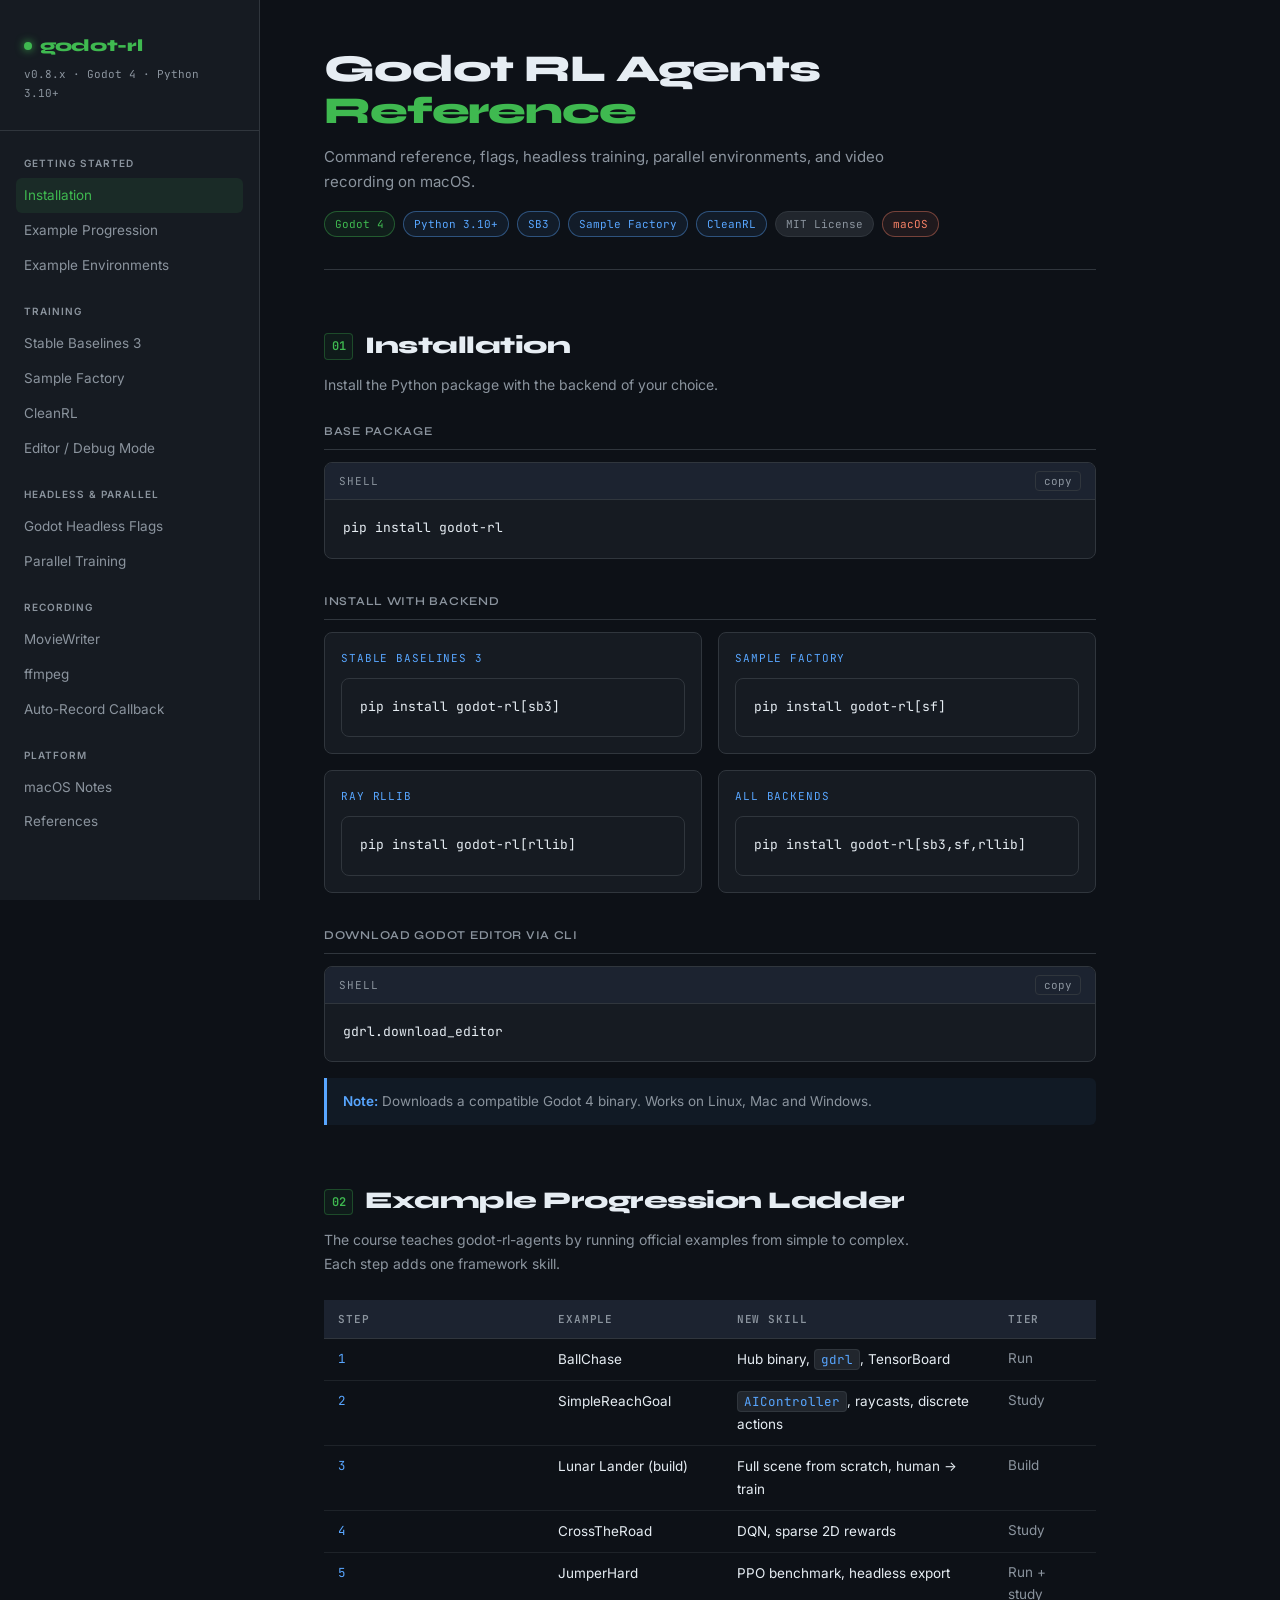
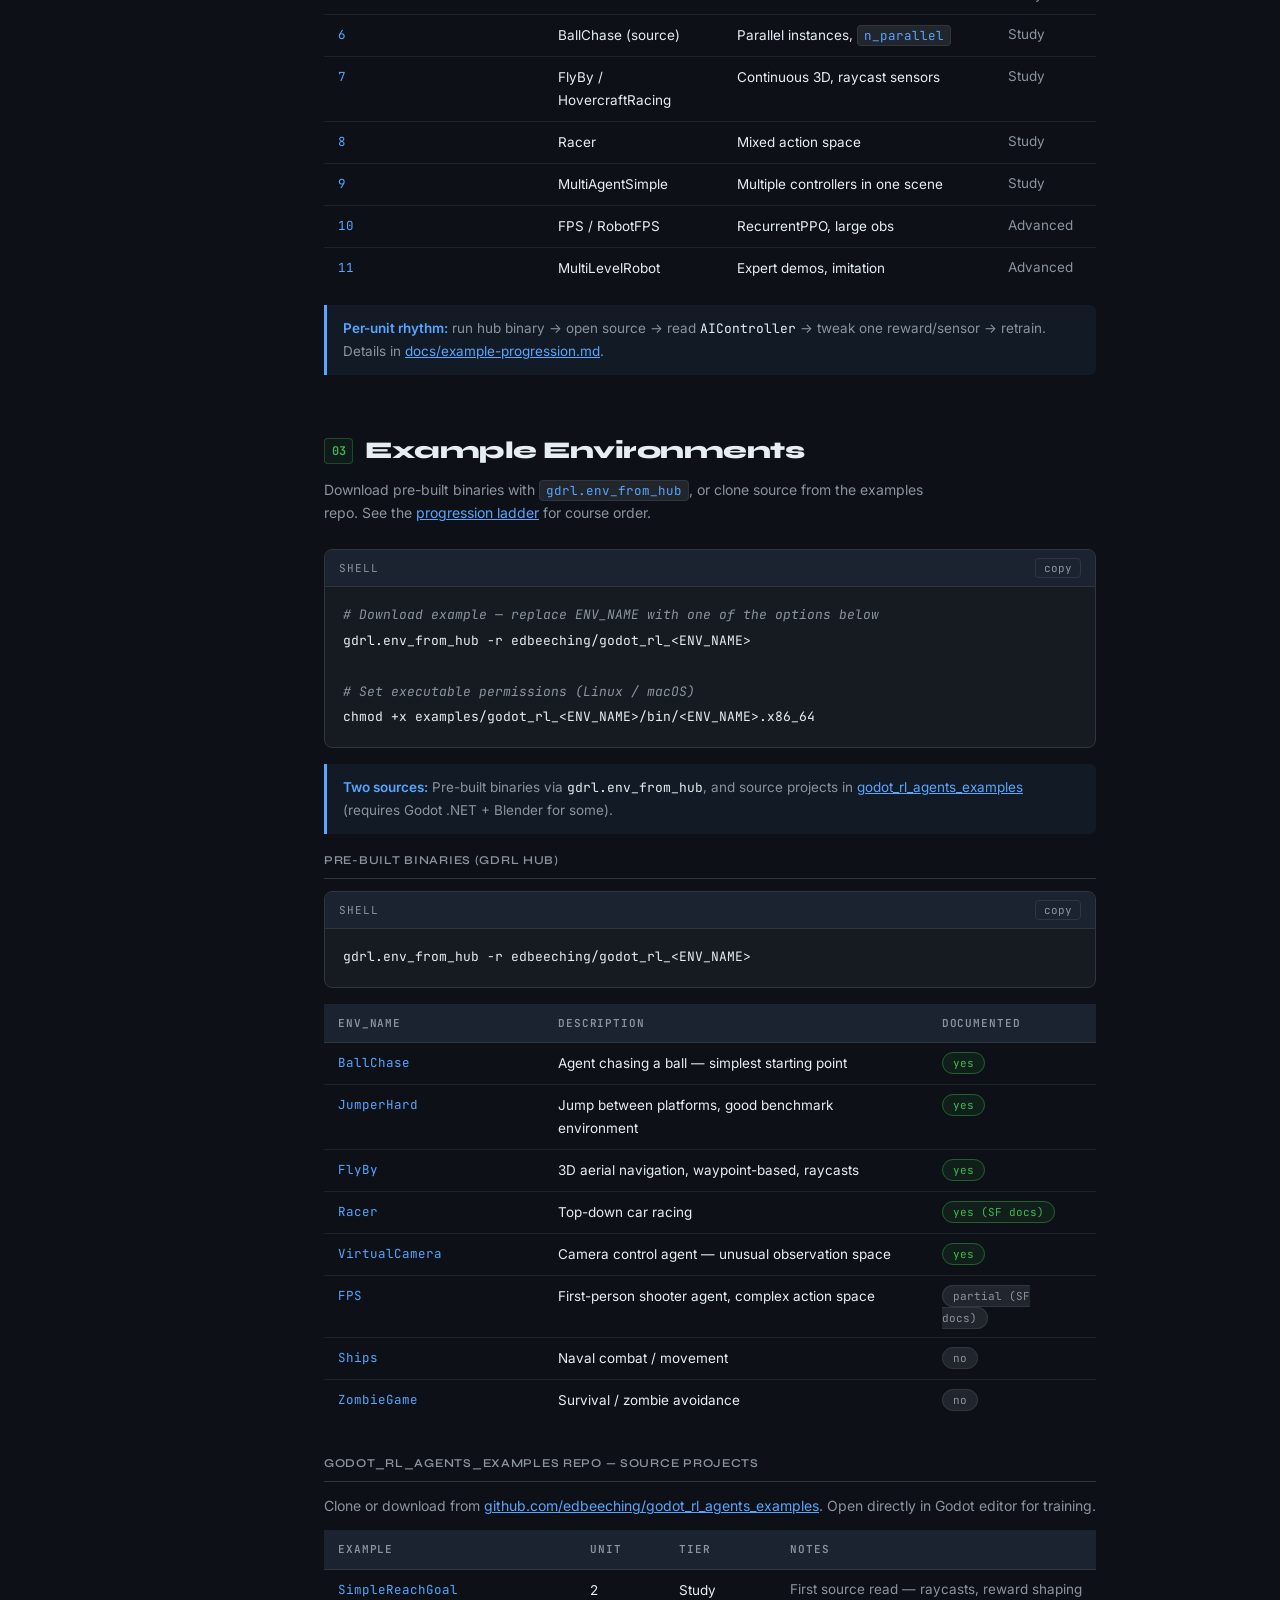
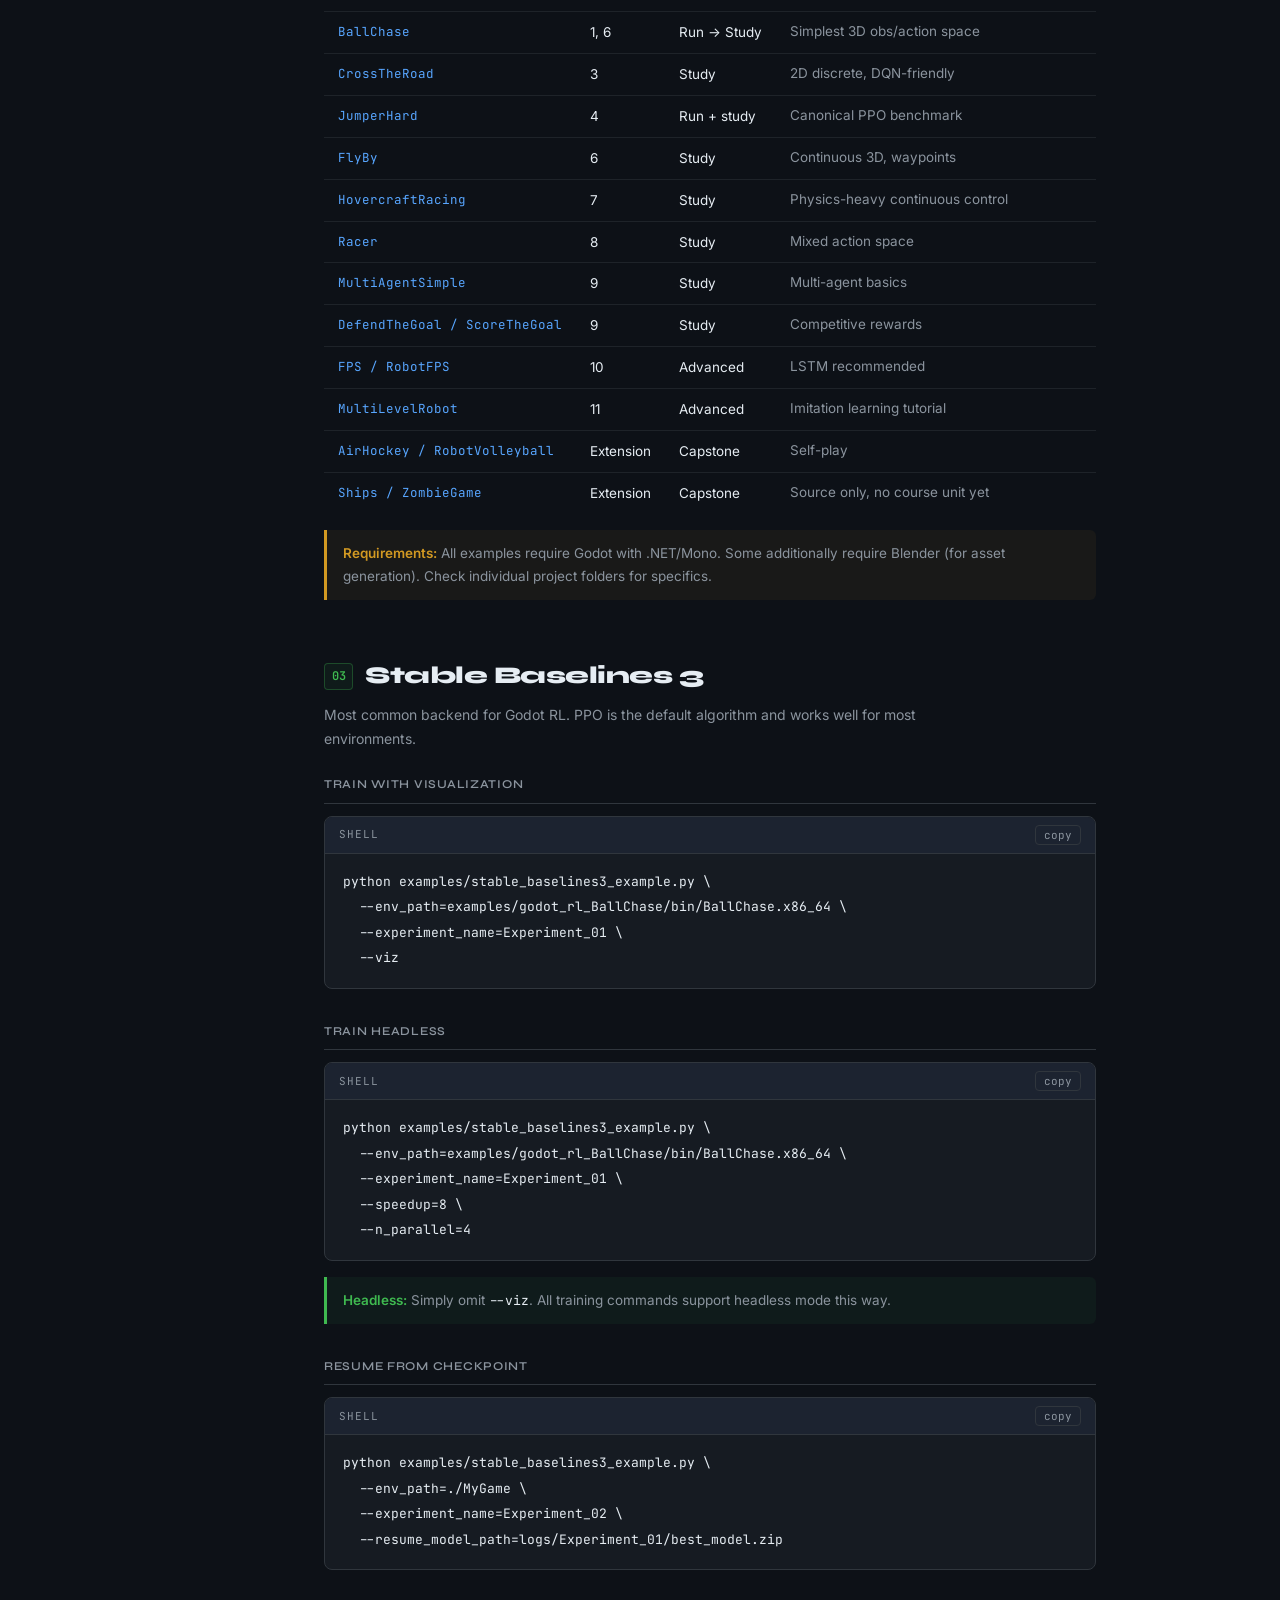
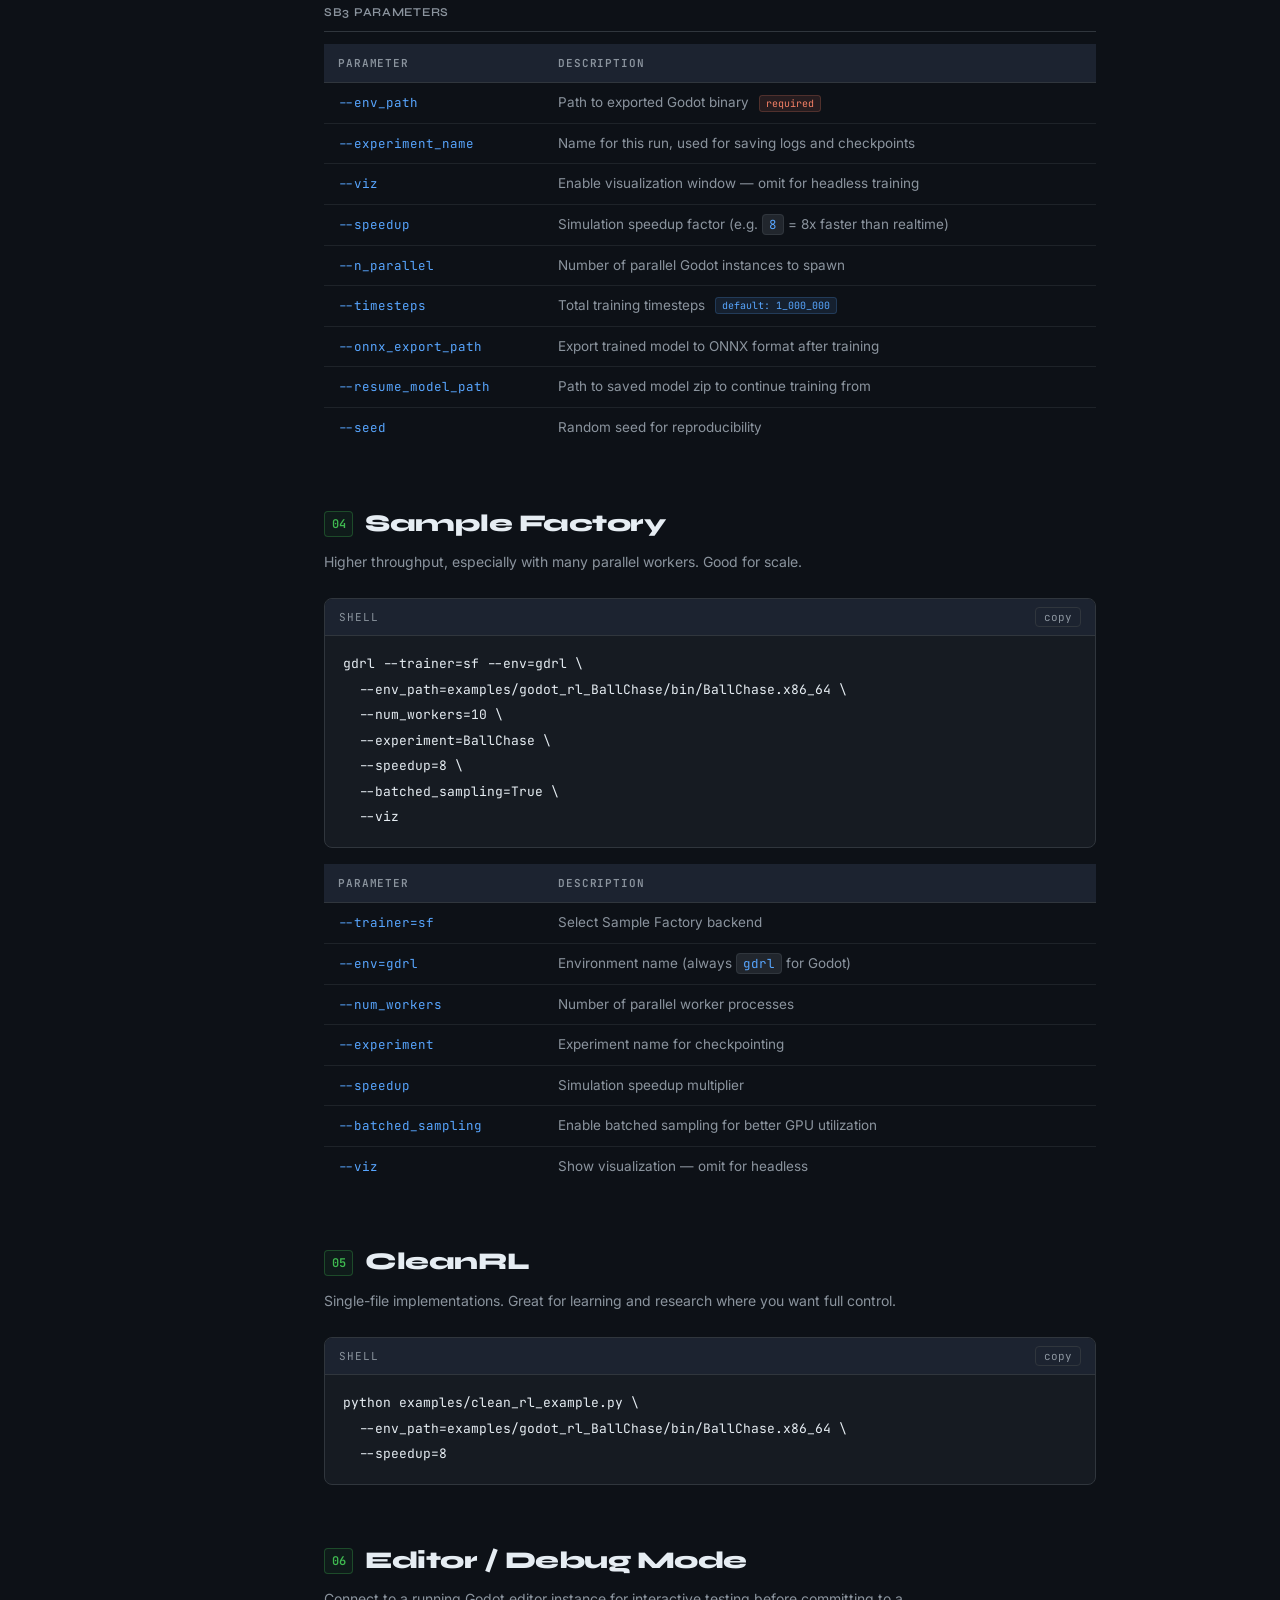
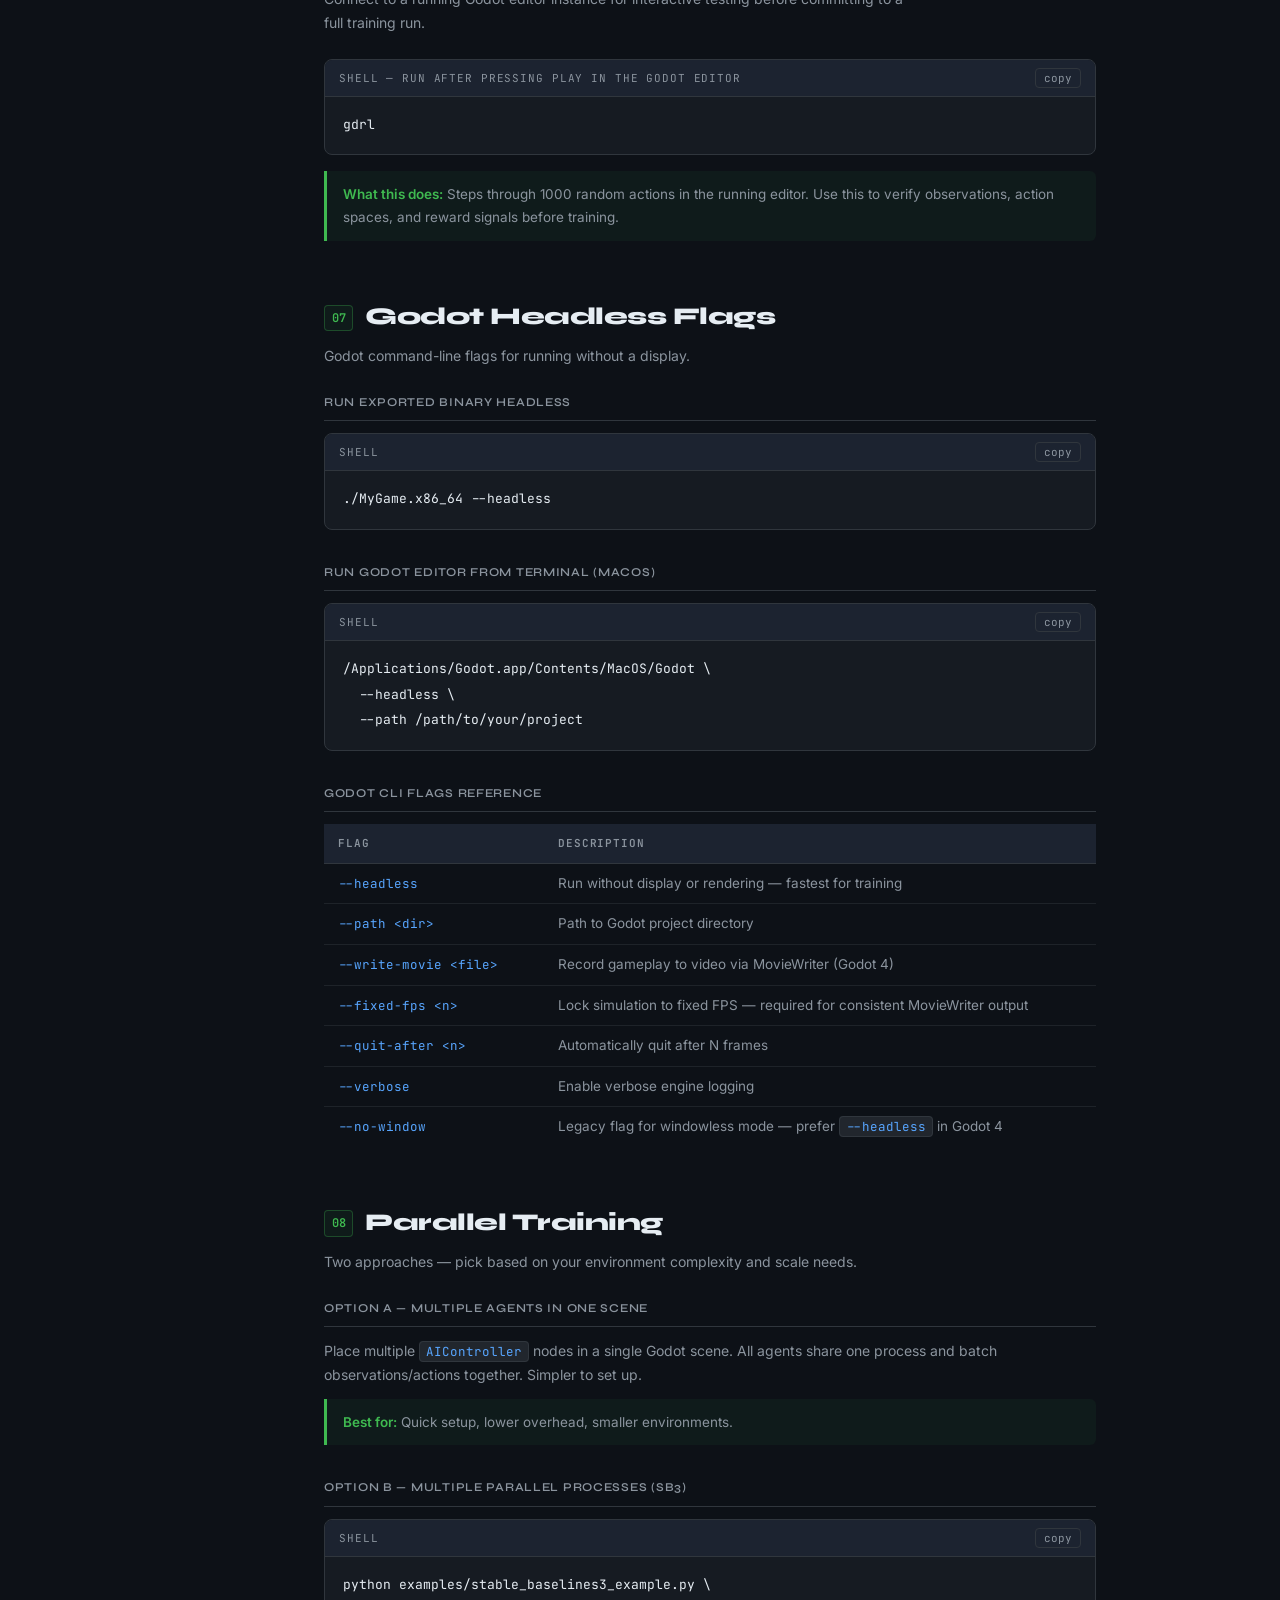
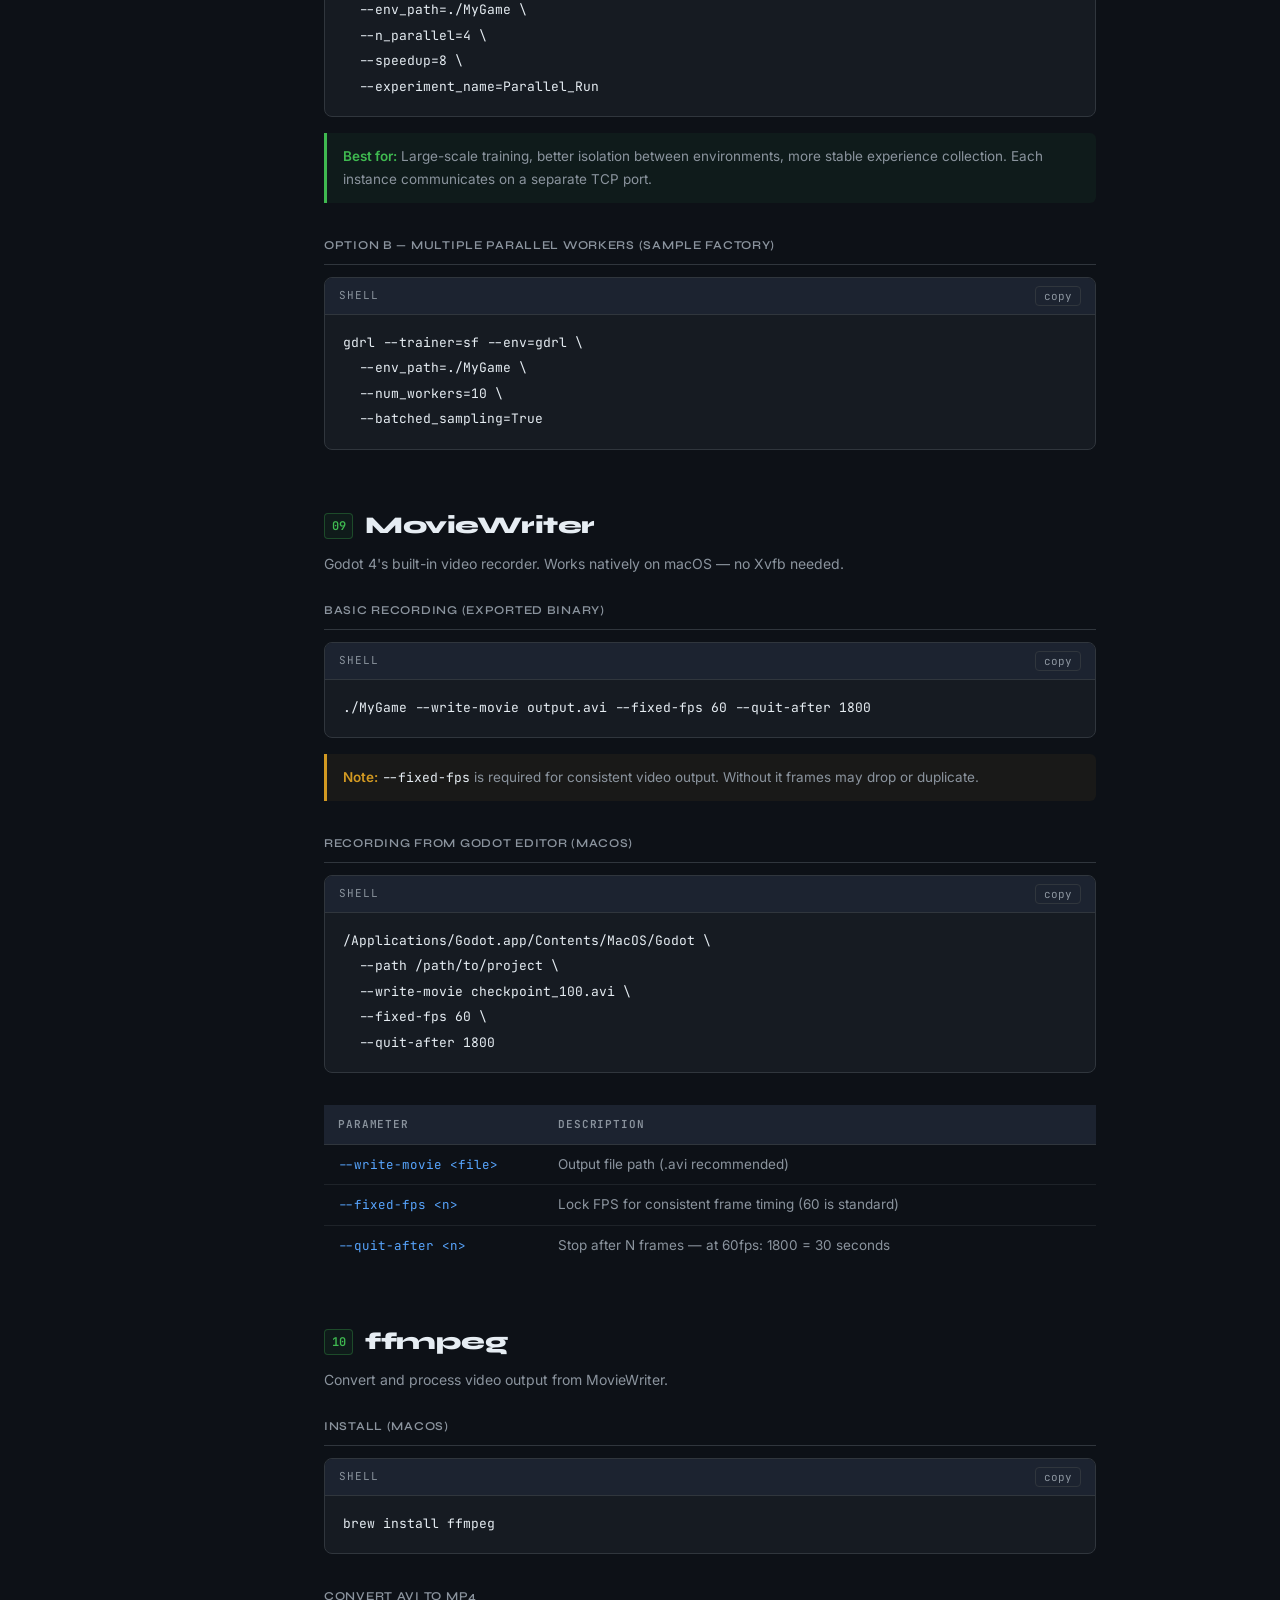
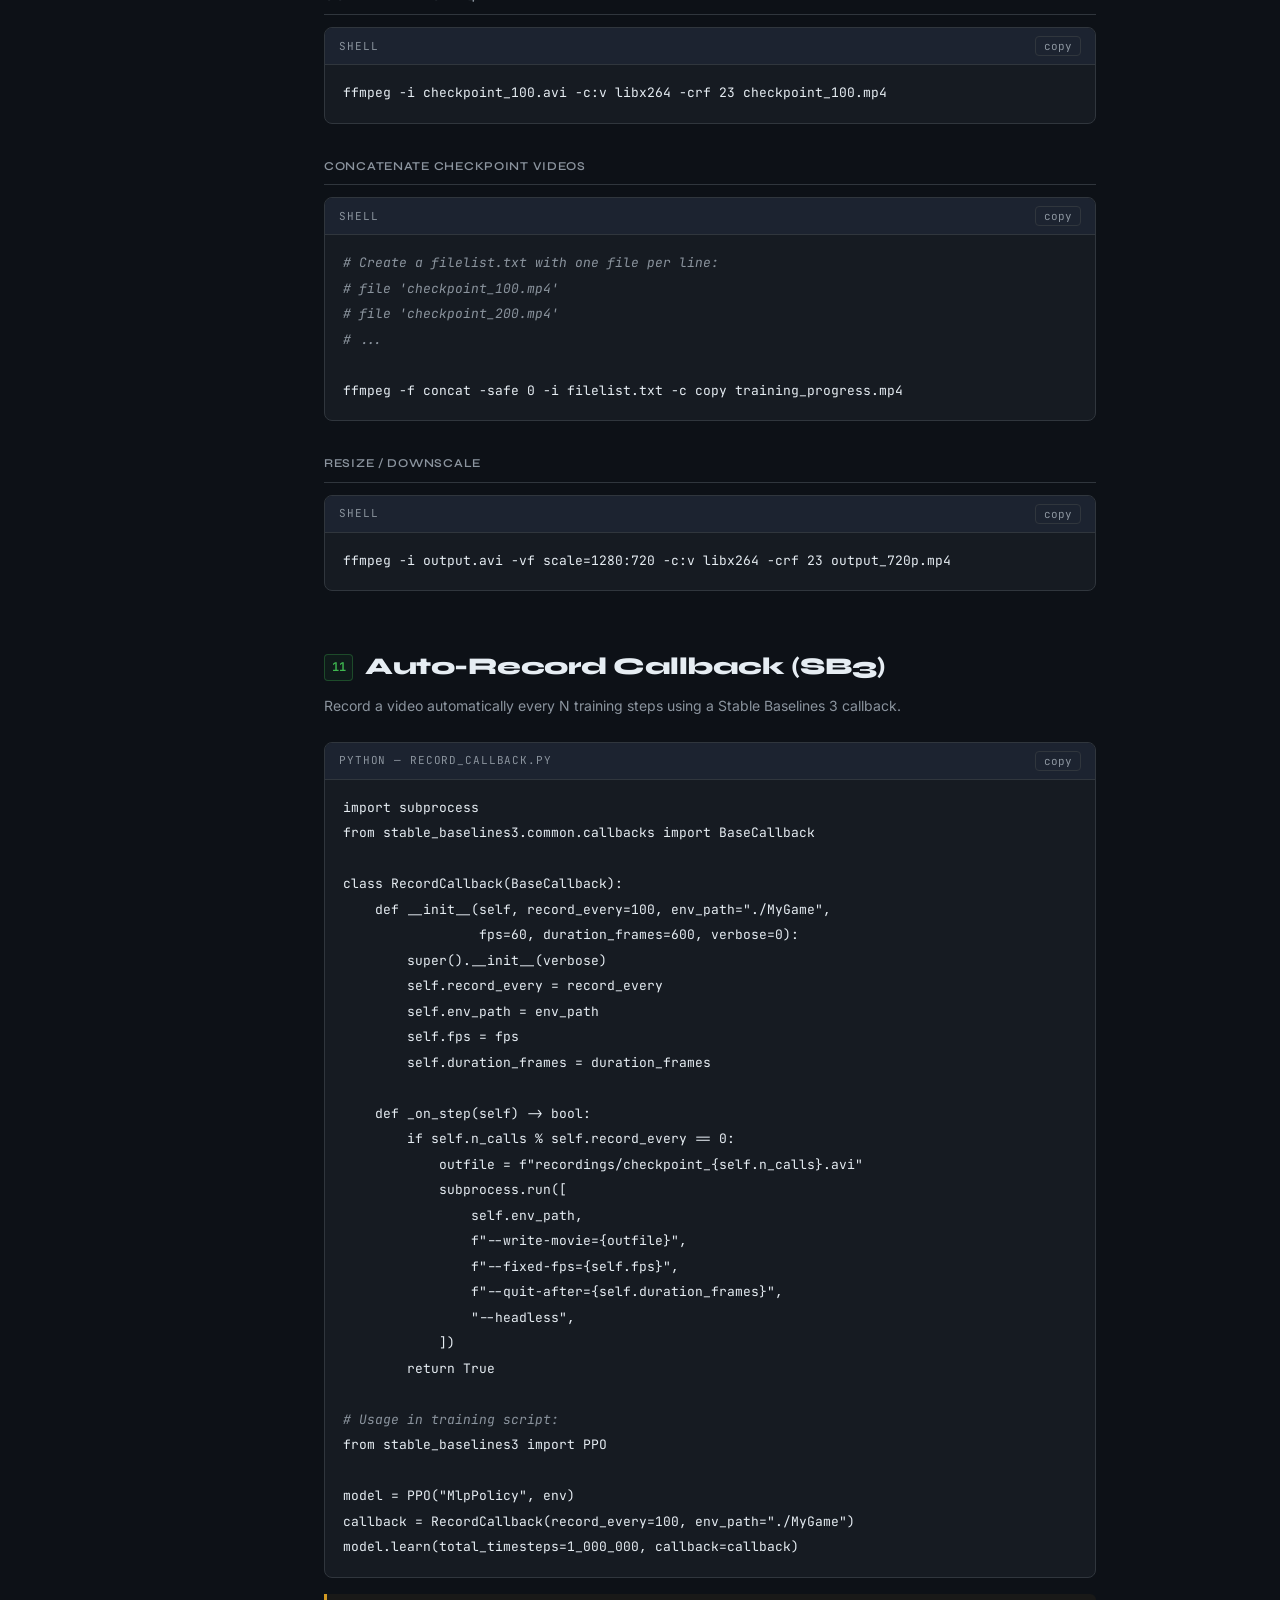
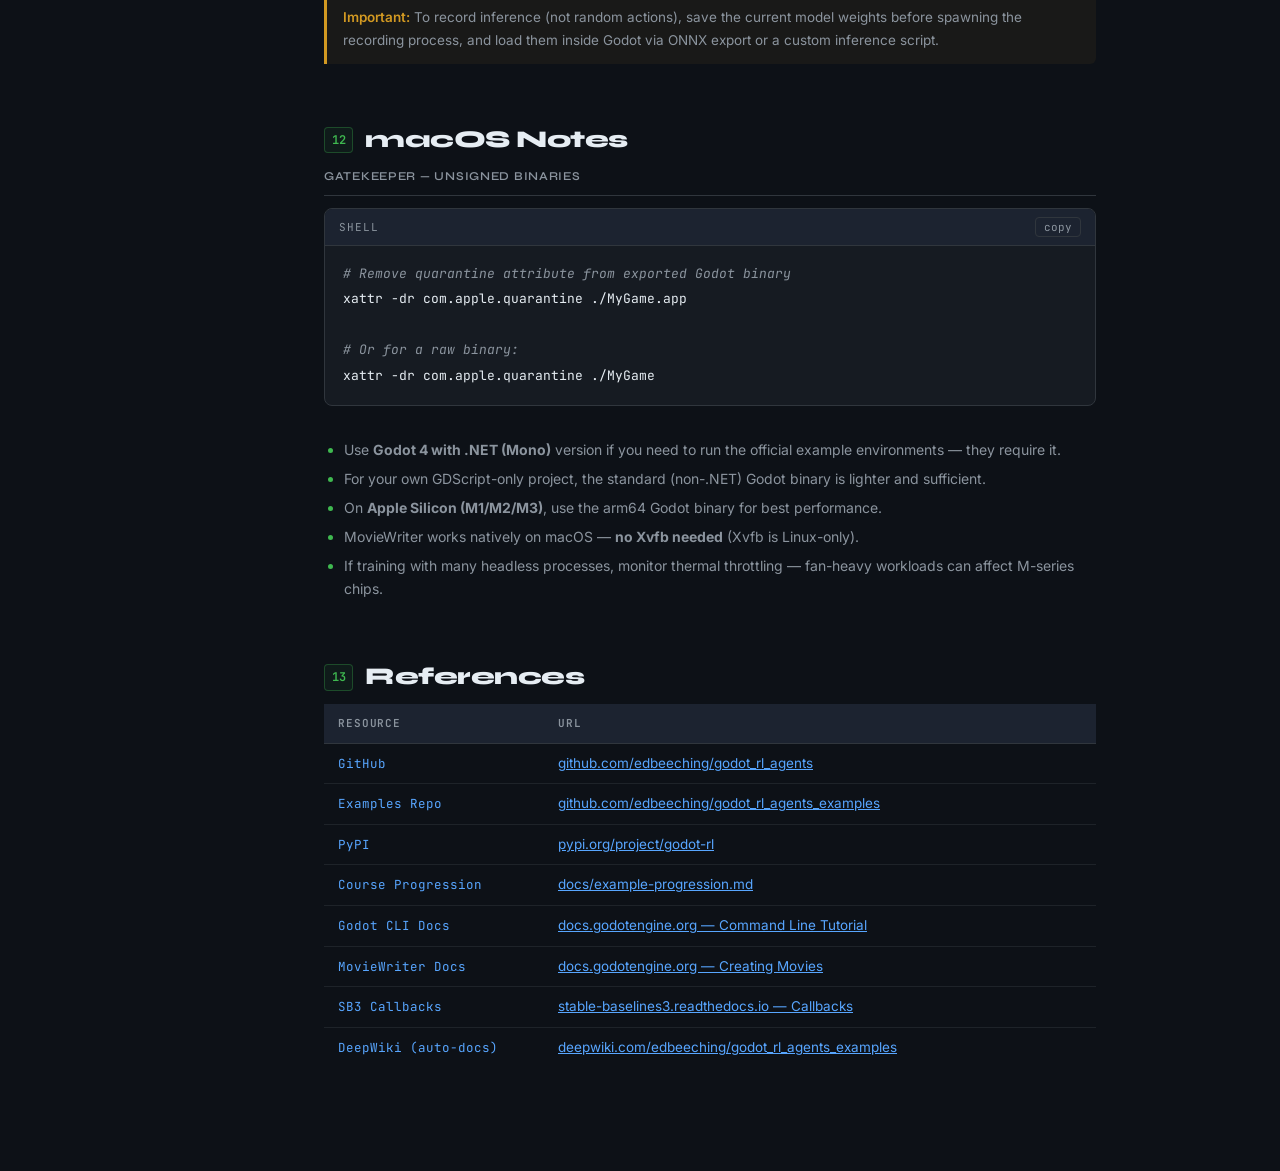
==== commit f2a83a9d: "Restructure course around godot-rl-agents example progression. Add setup and CrossTheRoad units, ren" ====
--- a/godot_rl_course_reference.html
+++ b/godot_rl_course_reference.html
@@ -456,6 +456,7 @@
       <div class="nav-section">
         <div class="nav-label">Getting Started</div>
         <a href="#installation" class="nav-link">Installation</a>
+        <a href="#progression" class="nav-link">Example Progression</a>
         <a href="#examples" class="nav-link">Example Environments</a>
       </div>
 
@@ -566,10 +567,36 @@
     </section>
 
 
-    <!-- 2. Examples -->
+    <!-- 2. Example Progression -->
+    <section class="section" id="progression">
+      <div class="section-title"><span class="num">02</span> Example Progression Ladder</div>
+      <p class="section-desc">The course teaches godot-rl-agents by running official examples from simple to complex. Each step adds one framework skill.</p>
+
+      <table class="param-table">
+        <thead><tr><th>Step</th><th>Example</th><th>New skill</th><th>Tier</th></tr></thead>
+        <tbody>
+          <tr><td>1</td><td>BallChase</td><td>Hub binary, <code>gdrl</code>, TensorBoard</td><td>Run</td></tr>
+          <tr><td>2</td><td>SimpleReachGoal</td><td><code>AIController</code>, raycasts, discrete actions</td><td>Study</td></tr>
+          <tr><td>3</td><td>Lunar Lander (build)</td><td>Full scene from scratch, human → train</td><td>Build</td></tr>
+          <tr><td>4</td><td>CrossTheRoad</td><td>DQN, sparse 2D rewards</td><td>Study</td></tr>
+          <tr><td>5</td><td>JumperHard</td><td>PPO benchmark, headless export</td><td>Run + study</td></tr>
+          <tr><td>6</td><td>BallChase (source)</td><td>Parallel instances, <code>n_parallel</code></td><td>Study</td></tr>
+          <tr><td>7</td><td>FlyBy / HovercraftRacing</td><td>Continuous 3D, raycast sensors</td><td>Study</td></tr>
+          <tr><td>8</td><td>Racer</td><td>Mixed action space</td><td>Study</td></tr>
+          <tr><td>9</td><td>MultiAgentSimple</td><td>Multiple controllers in one scene</td><td>Study</td></tr>
+          <tr><td>10</td><td>FPS / RobotFPS</td><td>RecurrentPPO, large obs</td><td>Advanced</td></tr>
+          <tr><td>11</td><td>MultiLevelRobot</td><td>Expert demos, imitation</td><td>Advanced</td></tr>
+        </tbody>
+      </table>
+
+      <div class="callout-info callout"><strong>Per-unit rhythm:</strong> run hub binary → open source → read <code>AIController</code> → tweak one reward/sensor → retrain. Details in <a href="docs/example-progression.md" style="color:var(--accent2)">docs/example-progression.md</a>.</div>
+    </section>
+
+
+    <!-- 3. Examples -->
     <section class="section" id="examples">
-      <div class="section-title"><span class="num">02</span> Example Environments</div>
-      <p class="section-desc">Download and prepare official example environments from the Hugging Face hub.</p>
+      <div class="section-title"><span class="num">03</span> Example Environments</div>
+      <p class="section-desc">Download pre-built binaries with <code>gdrl.env_from_hub</code>, or clone source from the examples repo. See the <a href="#progression" style="color:var(--accent2)">progression ladder</a> for course order.</p>
 
       <div class="code-block">
         <div class="code-block-header">
@@ -583,10 +610,10 @@
 chmod +x examples/godot_rl_&lt;ENV_NAME&gt;/bin/&lt;ENV_NAME&gt;.x86_64</code></pre>
       </div>
 
-      <div class="callout-info callout"><strong>Two sources:</strong> Pre-built binaries on the HuggingFace hub (download with <code>gdrl.env_from_hub</code>), and source projects in the separate <a href="https://github.com/edbeeching/godot_rl_agents_examples" style="color:var(--accent2)">godot_rl_agents_examples</a> GitHub repo (requires Godot .NET + Blender for some).</div>
-
-      <div class="subsection">
-        <div class="subsection-title">HuggingFace Hub — Pre-built Binaries</div>
+      <div class="callout-info callout"><strong>Two sources:</strong> Pre-built binaries via <code>gdrl.env_from_hub</code>, and source projects in <a href="https://github.com/edbeeching/godot_rl_agents_examples" style="color:var(--accent2)">godot_rl_agents_examples</a> (requires Godot .NET + Blender for some).</div>
+
+      <div class="subsection">
+        <div class="subsection-title">Pre-built Binaries (gdrl hub)</div>
         <div class="code-block">
           <div class="code-block-header"><span class="code-label">shell</span><button class="copy-btn" onclick="copyCode(this)">copy</button></div>
           <pre><code>gdrl.env_from_hub -r edbeeching/godot_rl_&lt;ENV_NAME&gt;</code></pre>
@@ -598,7 +625,7 @@
             <tr><td>JumperHard</td><td>Jump between platforms, good benchmark environment</td><td><span class="badge green" style="font-size:11px">yes</span></td></tr>
             <tr><td>FlyBy</td><td>3D aerial navigation, waypoint-based, raycasts</td><td><span class="badge green" style="font-size:11px">yes</span></td></tr>
             <tr><td>Racer</td><td>Top-down car racing</td><td><span class="badge green" style="font-size:11px">yes (SF docs)</span></td></tr>
-            <tr><td>VirtualCamera</td><td>Camera control agent — unusual observation space</td><td><span class="badge green" style="font-size:11px">yes (HF)</span></td></tr>
+            <tr><td>VirtualCamera</td><td>Camera control agent — unusual observation space</td><td><span class="badge green" style="font-size:11px">yes</span></td></tr>
             <tr><td>FPS</td><td>First-person shooter agent, complex action space</td><td><span class="badge" style="font-size:11px">partial (SF docs)</span></td></tr>
             <tr><td>Ships</td><td>Naval combat / movement</td><td><span class="badge" style="font-size:11px">no</span></td></tr>
             <tr><td>ZombieGame</td><td>Survival / zombie avoidance</td><td><span class="badge" style="font-size:11px">no</span></td></tr>
@@ -610,16 +637,21 @@
         <div class="subsection-title">godot_rl_agents_examples Repo — Source Projects</div>
         <p style="margin-bottom:12px">Clone or download from <a href="https://github.com/edbeeching/godot_rl_agents_examples/tree/main/examples" style="color:var(--accent2)">github.com/edbeeching/godot_rl_agents_examples</a>. Open directly in Godot editor for training.</p>
         <table class="param-table">
-          <thead><tr><th>Example</th><th>Description</th><th>Notes</th></tr></thead>
+          <thead><tr><th>Example</th><th>Unit</th><th>Tier</th><th>Notes</th></tr></thead>
           <tbody>
-            <tr><td>JumperHard</td><td>Platform jumping — the canonical example</td><td>GDScript + C# variants</td></tr>
-            <tr><td>SimpleReachGoal</td><td>Reach green goal, avoid red obstacle — good for testing sensors and reward shaping. Includes raycast setup.</td><td>GDScript, CSharp, CSharpAll variants</td></tr>
-            <tr><td>BallChase</td><td>Ball chasing in 3D room</td><td>Simple obs/action space</td></tr>
-            <tr><td>FlyBy</td><td>Aerial waypoint navigation</td><td>Continuous action space</td></tr>
-            <tr><td>Racer</td><td>Car racing environment</td><td>Mixed action space</td></tr>
-            <tr><td>FPS</td><td>First-person shooter with multi-agent support</td><td>Complex; requires LSTM / RNN for good results</td></tr>
-            <tr><td>Ships</td><td>Naval movement / combat</td><td>Source available, no docs</td></tr>
-            <tr><td>ZombieGame</td><td>Survival environment</td><td>Source available, no docs</td></tr>
+            <tr><td>SimpleReachGoal</td><td>2</td><td>Study</td><td>First source read — raycasts, reward shaping</td></tr>
+            <tr><td>BallChase</td><td>1, 6</td><td>Run → Study</td><td>Simplest 3D obs/action space</td></tr>
+            <tr><td>CrossTheRoad</td><td>3</td><td>Study</td><td>2D discrete, DQN-friendly</td></tr>
+            <tr><td>JumperHard</td><td>4</td><td>Run + study</td><td>Canonical PPO benchmark</td></tr>
+            <tr><td>FlyBy</td><td>6</td><td>Study</td><td>Continuous 3D, waypoints</td></tr>
+            <tr><td>HovercraftRacing</td><td>7</td><td>Study</td><td>Physics-heavy continuous control</td></tr>
+            <tr><td>Racer</td><td>8</td><td>Study</td><td>Mixed action space</td></tr>
+            <tr><td>MultiAgentSimple</td><td>9</td><td>Study</td><td>Multi-agent basics</td></tr>
+            <tr><td>DefendTheGoal / ScoreTheGoal</td><td>9</td><td>Study</td><td>Competitive rewards</td></tr>
+            <tr><td>FPS / RobotFPS</td><td>10</td><td>Advanced</td><td>LSTM recommended</td></tr>
+            <tr><td>MultiLevelRobot</td><td>11</td><td>Advanced</td><td>Imitation learning tutorial</td></tr>
+            <tr><td>AirHockey / RobotVolleyball</td><td>Extension</td><td>Capstone</td><td>Self-play</td></tr>
+            <tr><td>Ships / ZombieGame</td><td>Extension</td><td>Capstone</td><td>Source only, no course unit yet</td></tr>
           </tbody>
         </table>
         <div class="callout-warn callout"><strong>Requirements:</strong> All examples require Godot with .NET/Mono. Some additionally require Blender (for asset generation). Check individual project folders for specifics.</div>
@@ -1035,12 +1067,12 @@
         <thead><tr><th>Resource</th><th>URL</th></tr></thead>
         <tbody>
           <tr><td>GitHub</td><td><a href="https://github.com/edbeeching/godot_rl_agents" style="color:var(--accent2)">github.com/edbeeching/godot_rl_agents</a></td></tr>
+          <tr><td>Examples Repo</td><td><a href="https://github.com/edbeeching/godot_rl_agents_examples" style="color:var(--accent2)">github.com/edbeeching/godot_rl_agents_examples</a></td></tr>
           <tr><td>PyPI</td><td><a href="https://pypi.org/project/godot-rl/" style="color:var(--accent2)">pypi.org/project/godot-rl</a></td></tr>
-          <tr><td>HuggingFace Course</td><td><a href="https://huggingface.co/learn/deep-rl-course/unitbonus3/godotrl" style="color:var(--accent2)">huggingface.co — Deep RL Course Unit Bonus 3</a></td></tr>
+          <tr><td>Course Progression</td><td><a href="docs/example-progression.md" style="color:var(--accent2)">docs/example-progression.md</a></td></tr>
           <tr><td>Godot CLI Docs</td><td><a href="https://docs.godotengine.org/en/stable/tutorials/editor/command_line_tutorial.html" style="color:var(--accent2)">docs.godotengine.org — Command Line Tutorial</a></td></tr>
           <tr><td>MovieWriter Docs</td><td><a href="https://docs.godotengine.org/en/stable/tutorials/animation/creating_movies.html" style="color:var(--accent2)">docs.godotengine.org — Creating Movies</a></td></tr>
           <tr><td>SB3 Callbacks</td><td><a href="https://stable-baselines3.readthedocs.io/en/master/guide/callbacks.html" style="color:var(--accent2)">stable-baselines3.readthedocs.io — Callbacks</a></td></tr>
-          <tr><td>Examples Repo</td><td><a href="https://github.com/edbeeching/godot_rl_agents_examples" style="color:var(--accent2)">github.com/edbeeching/godot_rl_agents_examples</a></td></tr>
           <tr><td>DeepWiki (auto-docs)</td><td><a href="https://deepwiki.com/edbeeching/godot_rl_agents_examples" style="color:var(--accent2)">deepwiki.com/edbeeching/godot_rl_agents_examples</a></td></tr>
         </tbody>
       </table>
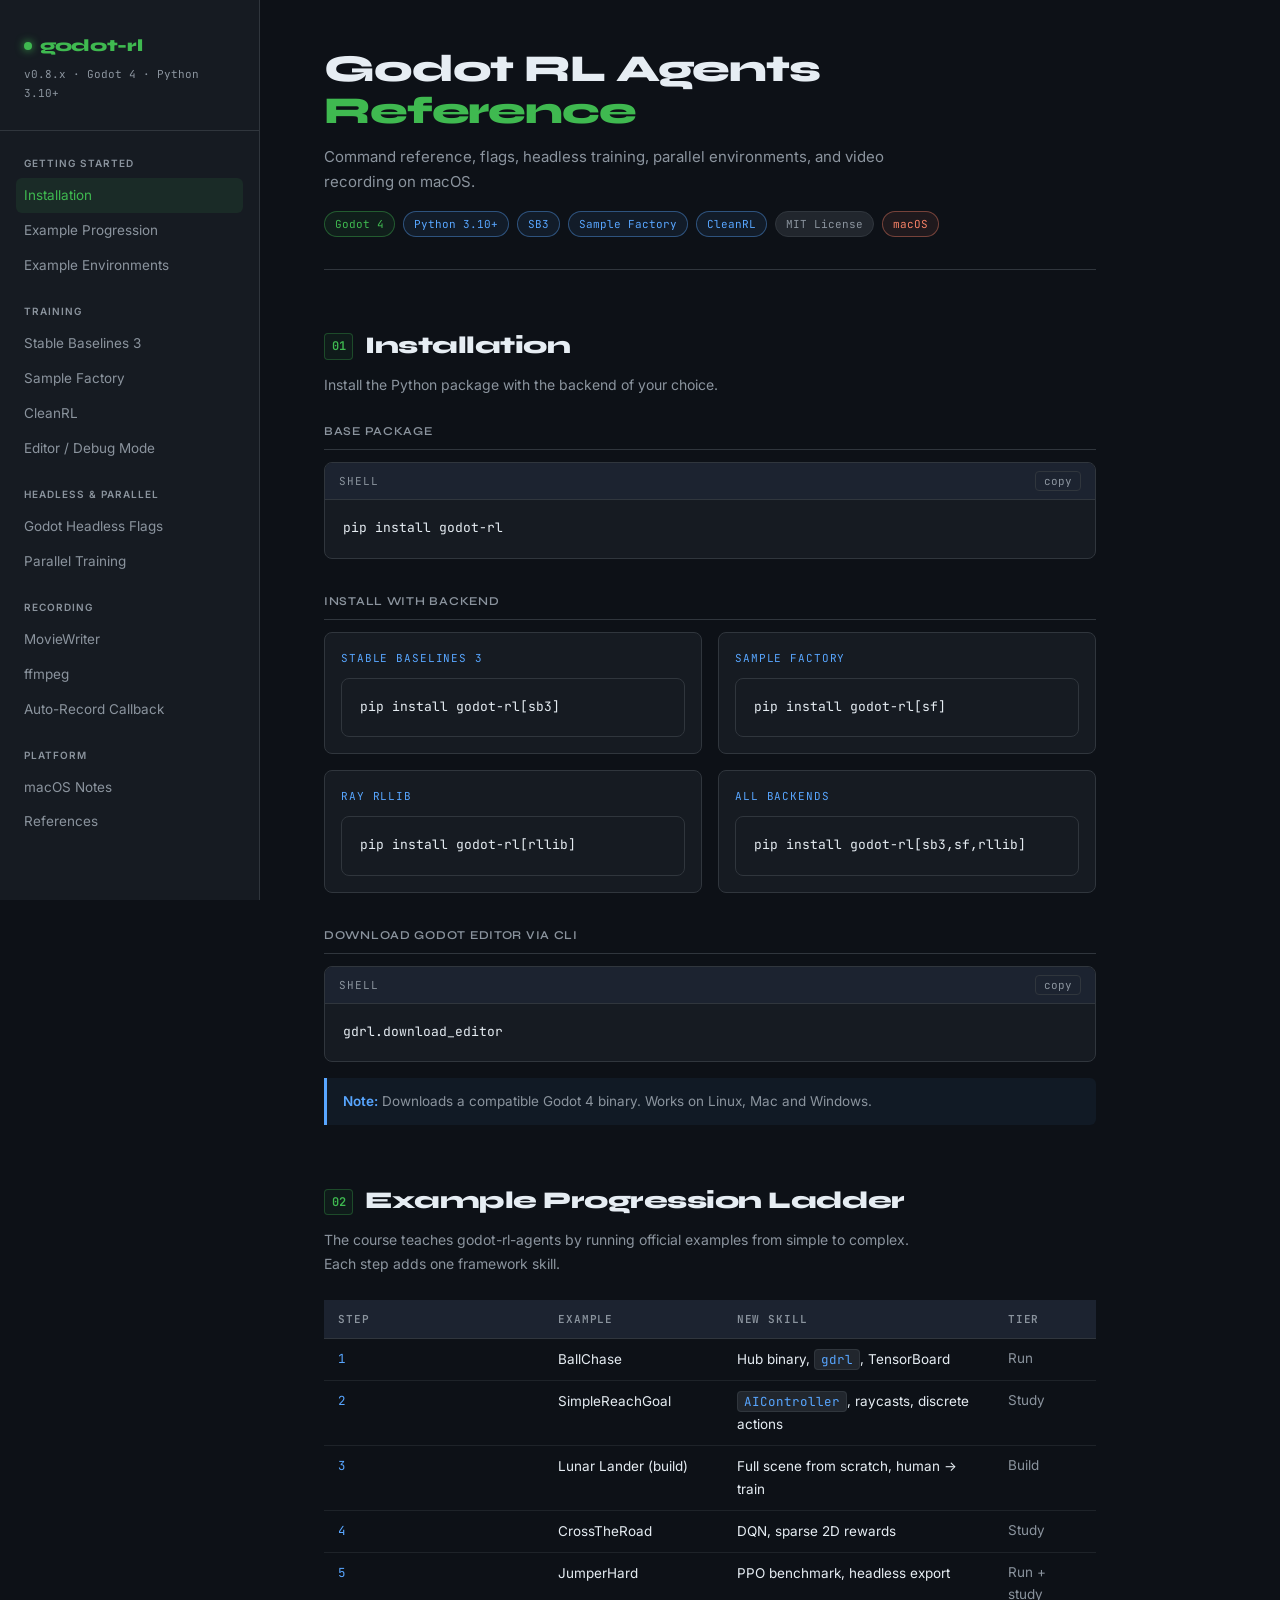
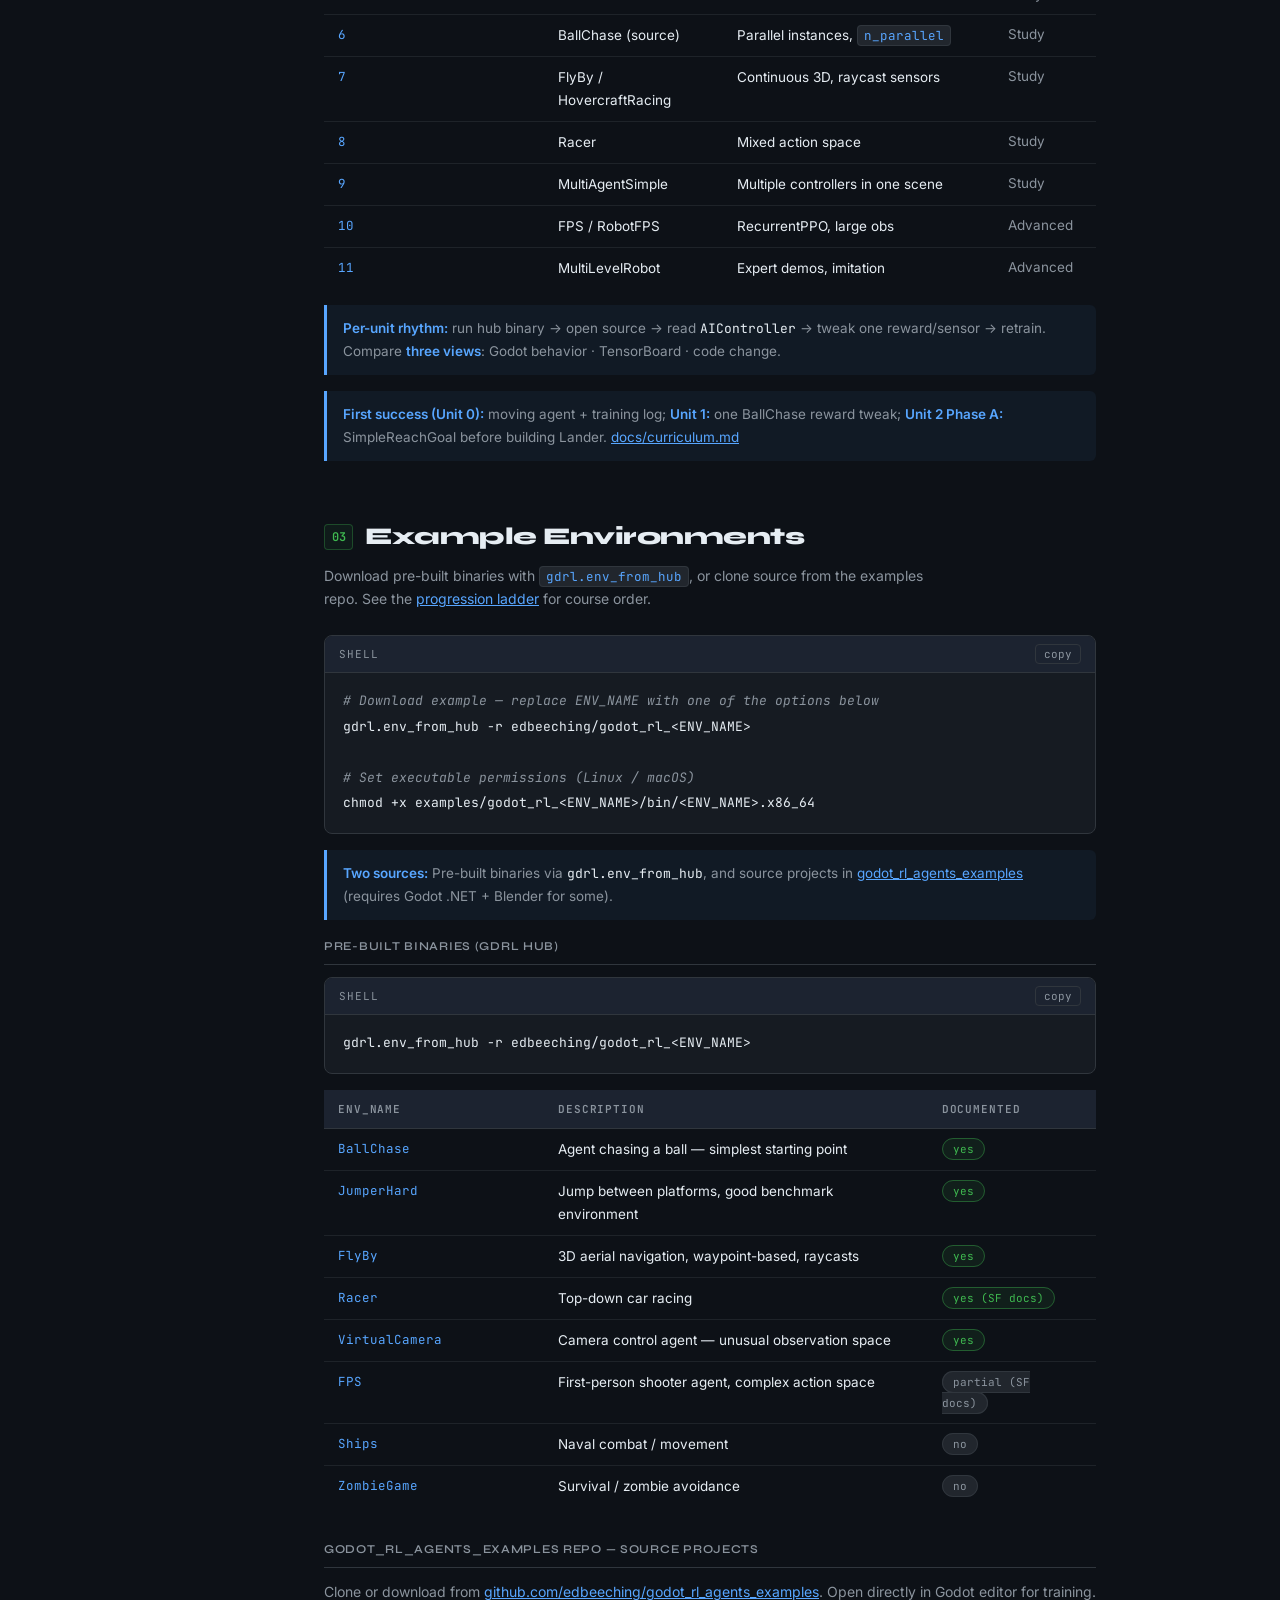
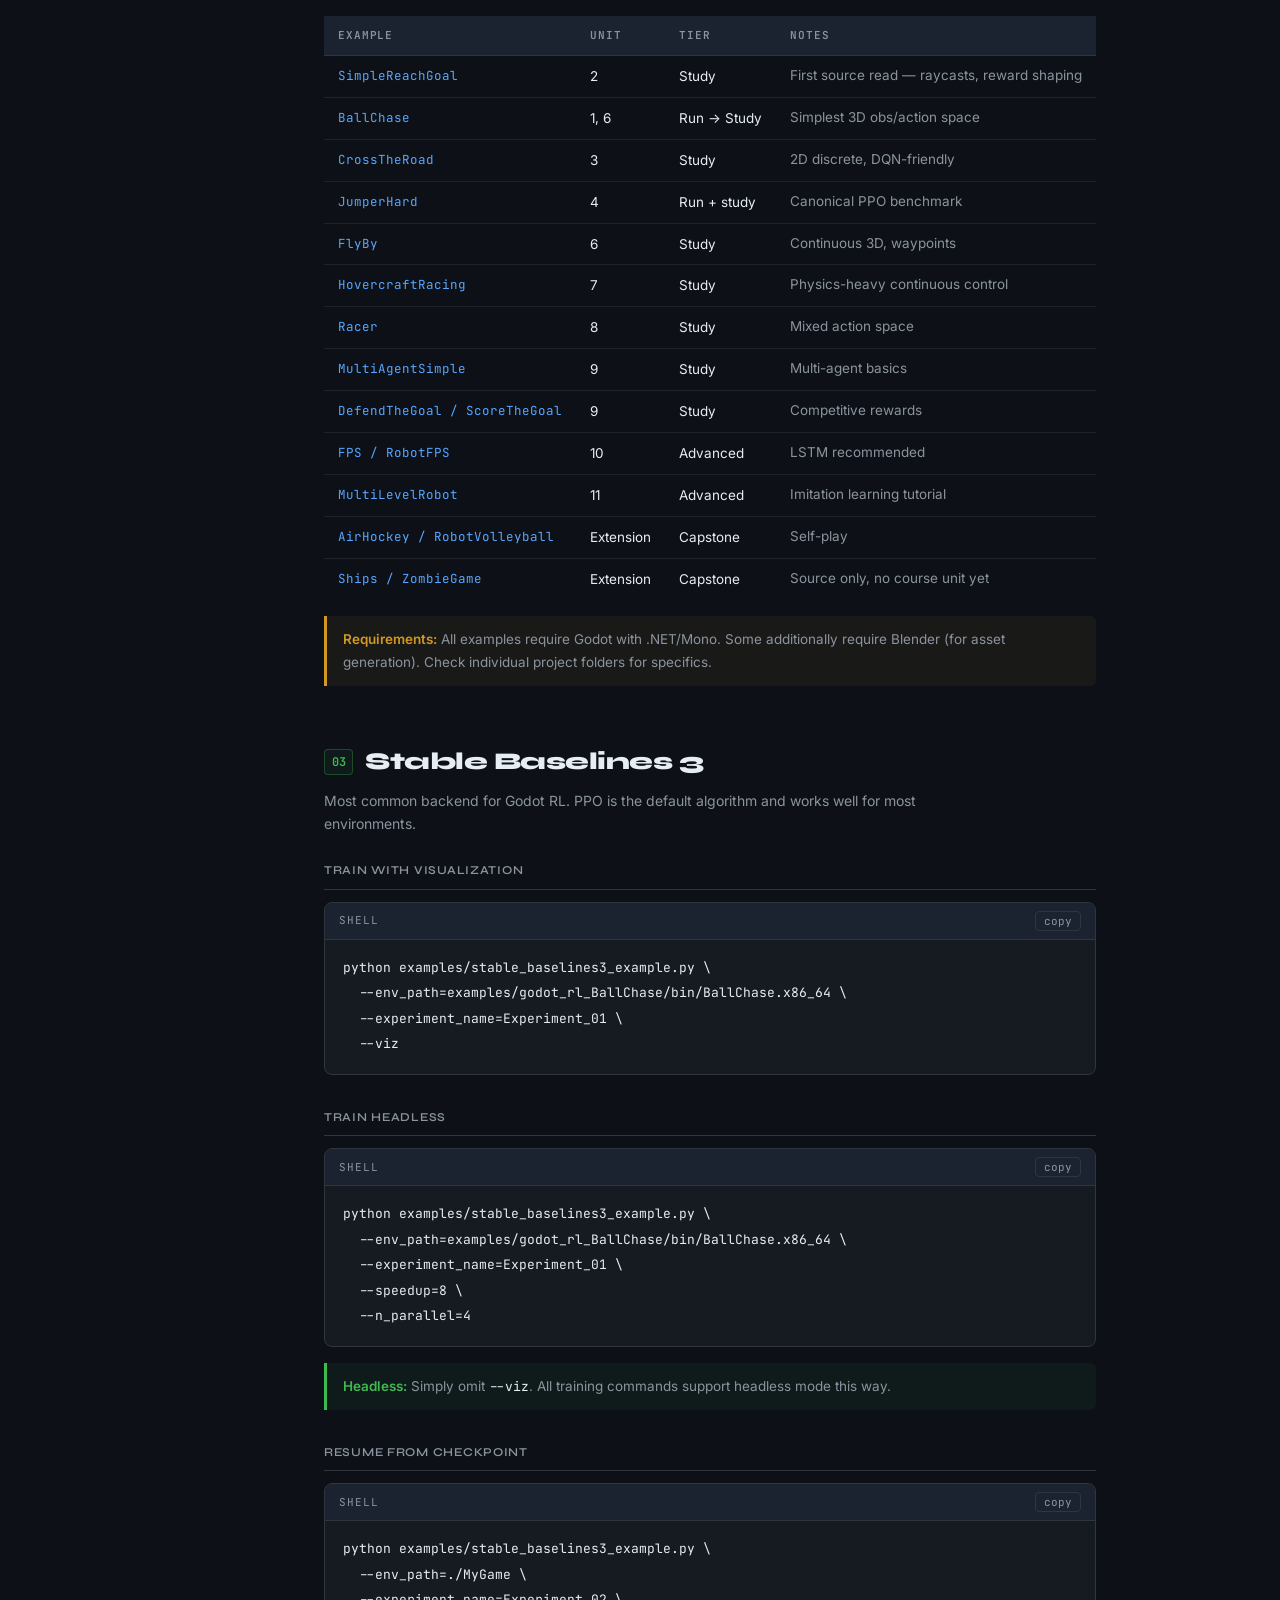
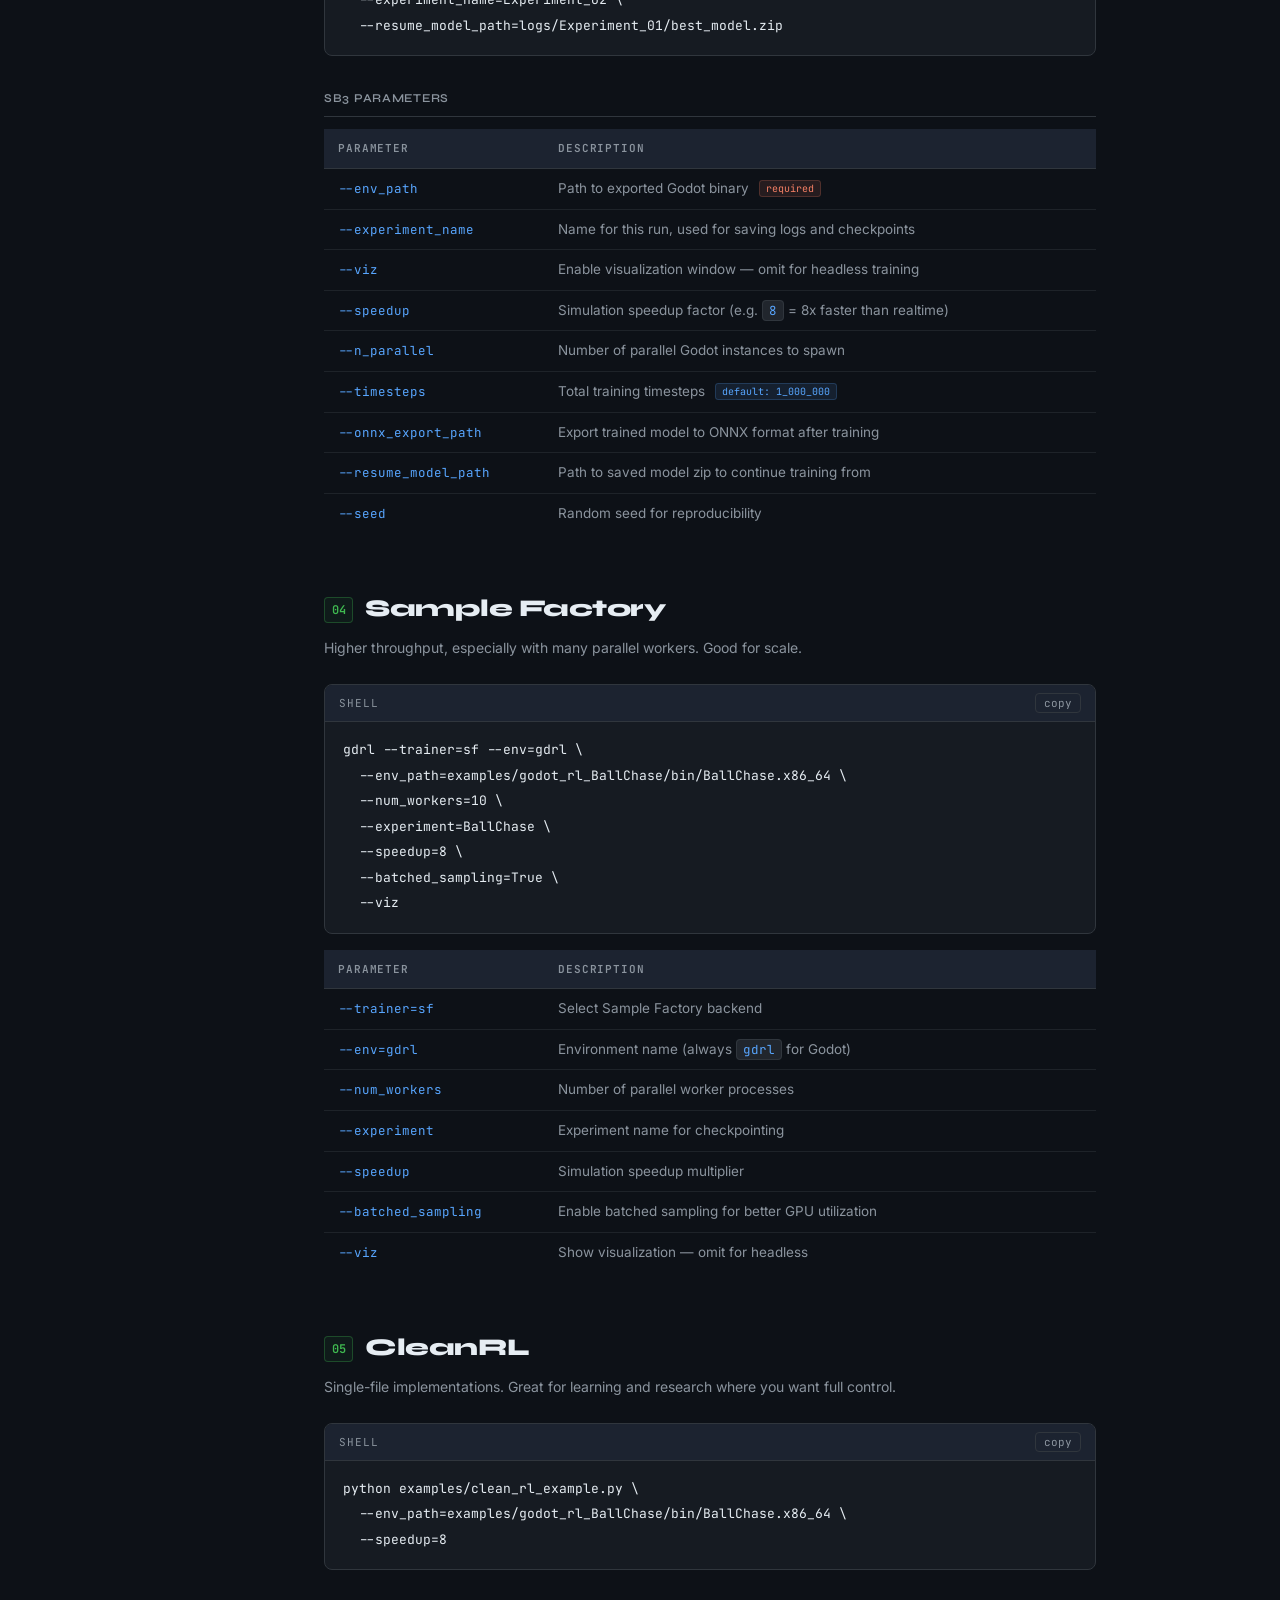
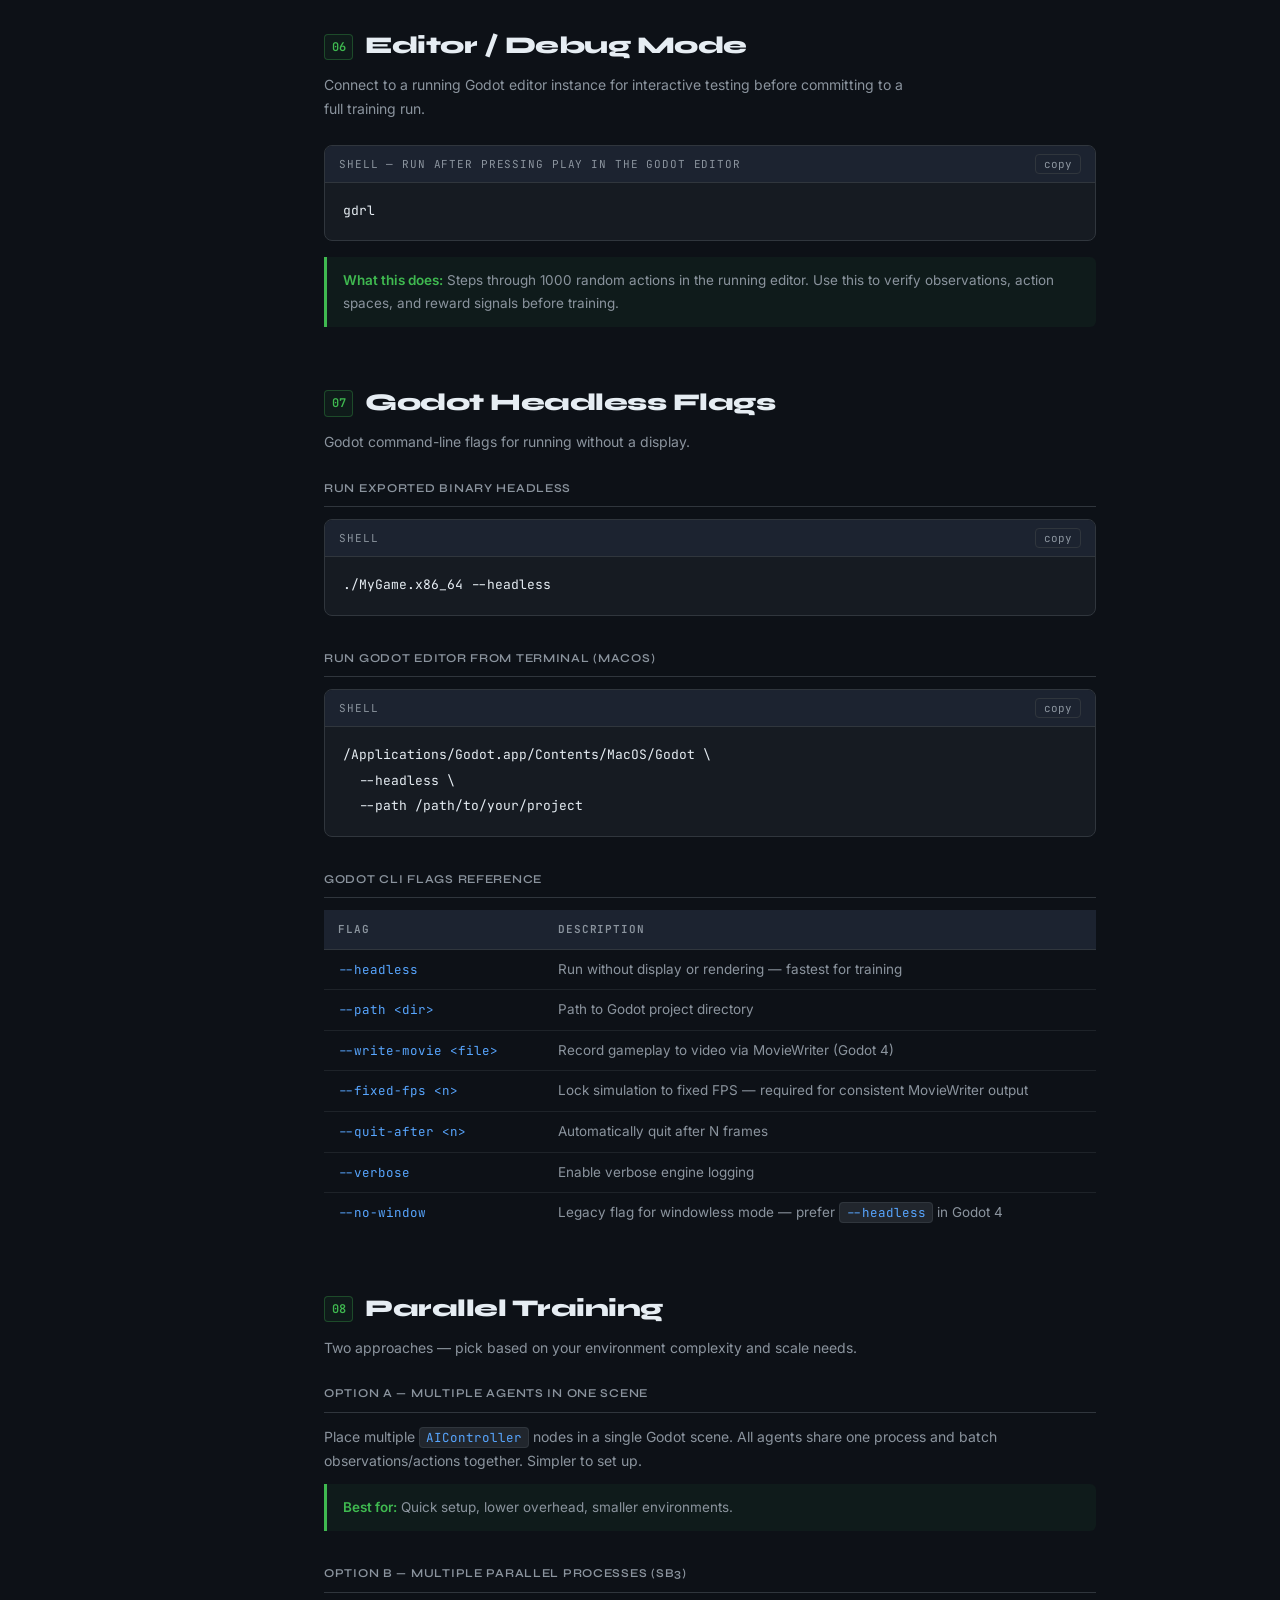
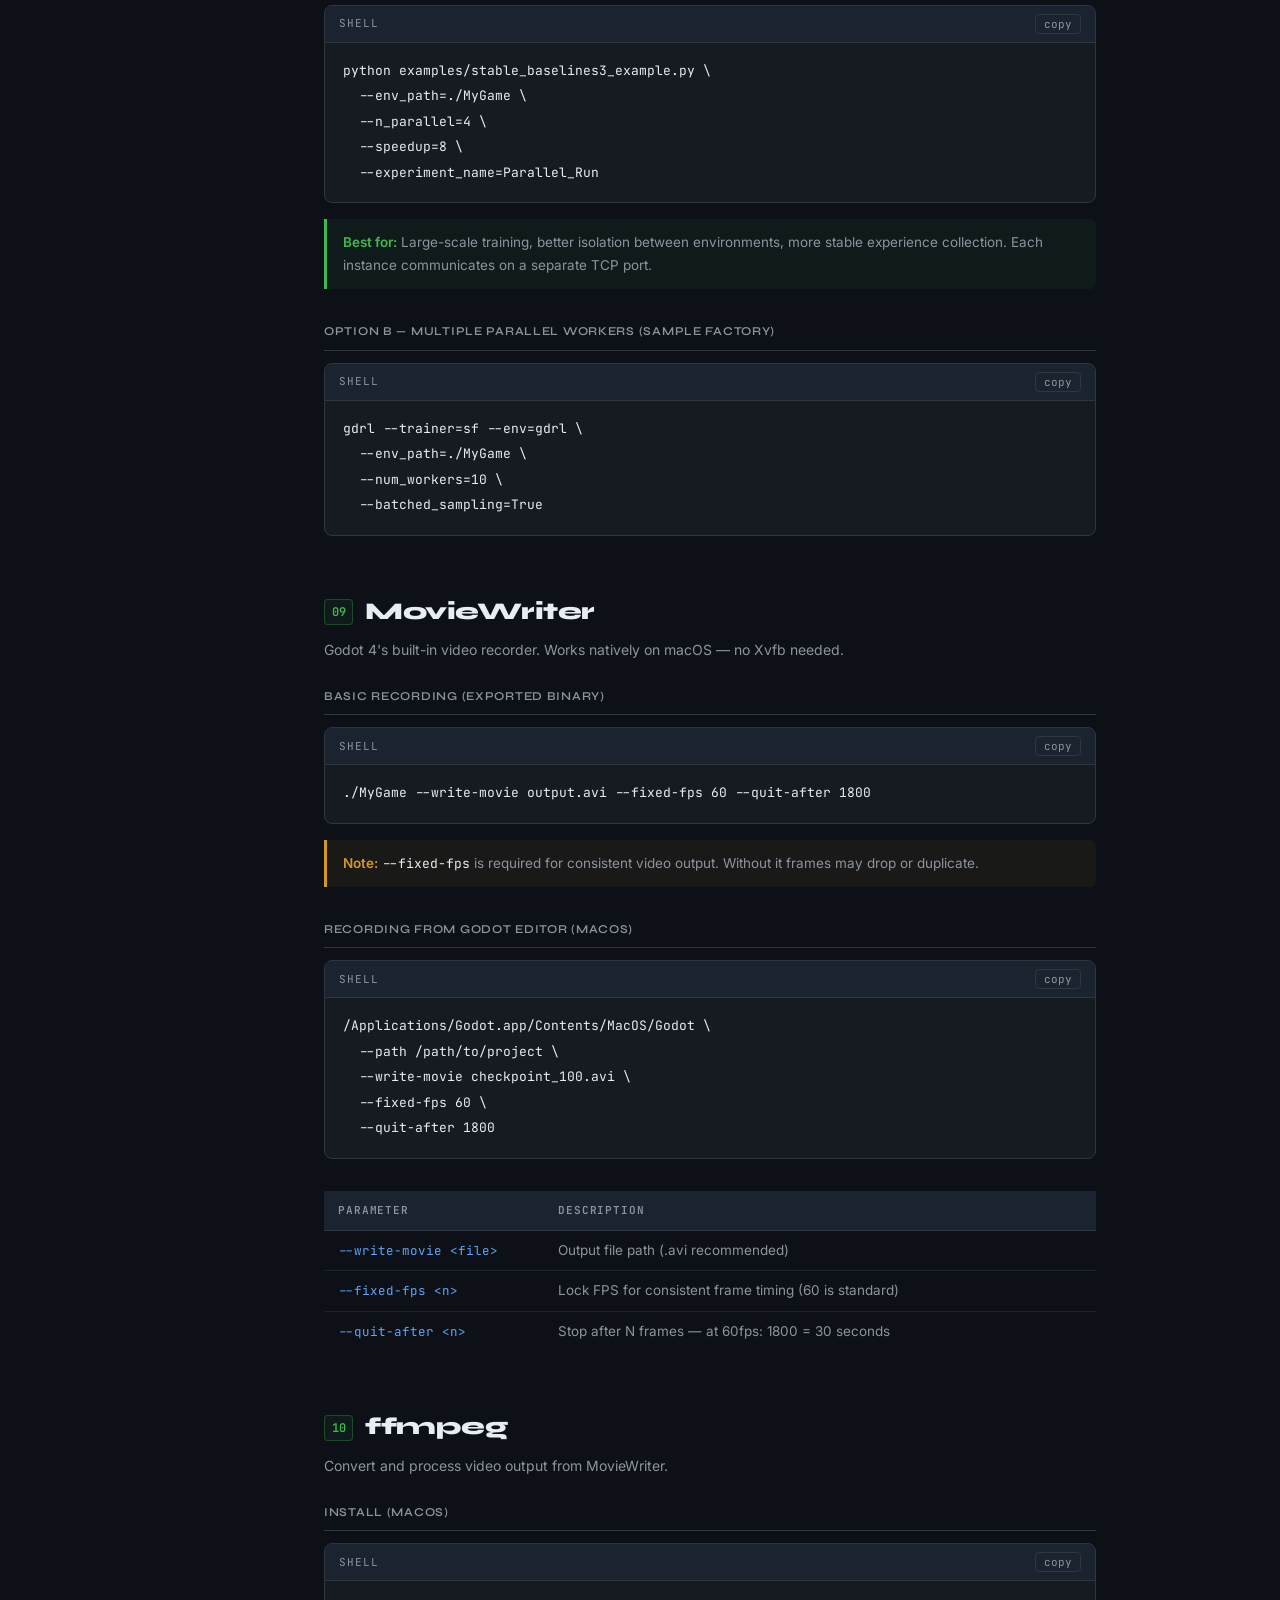
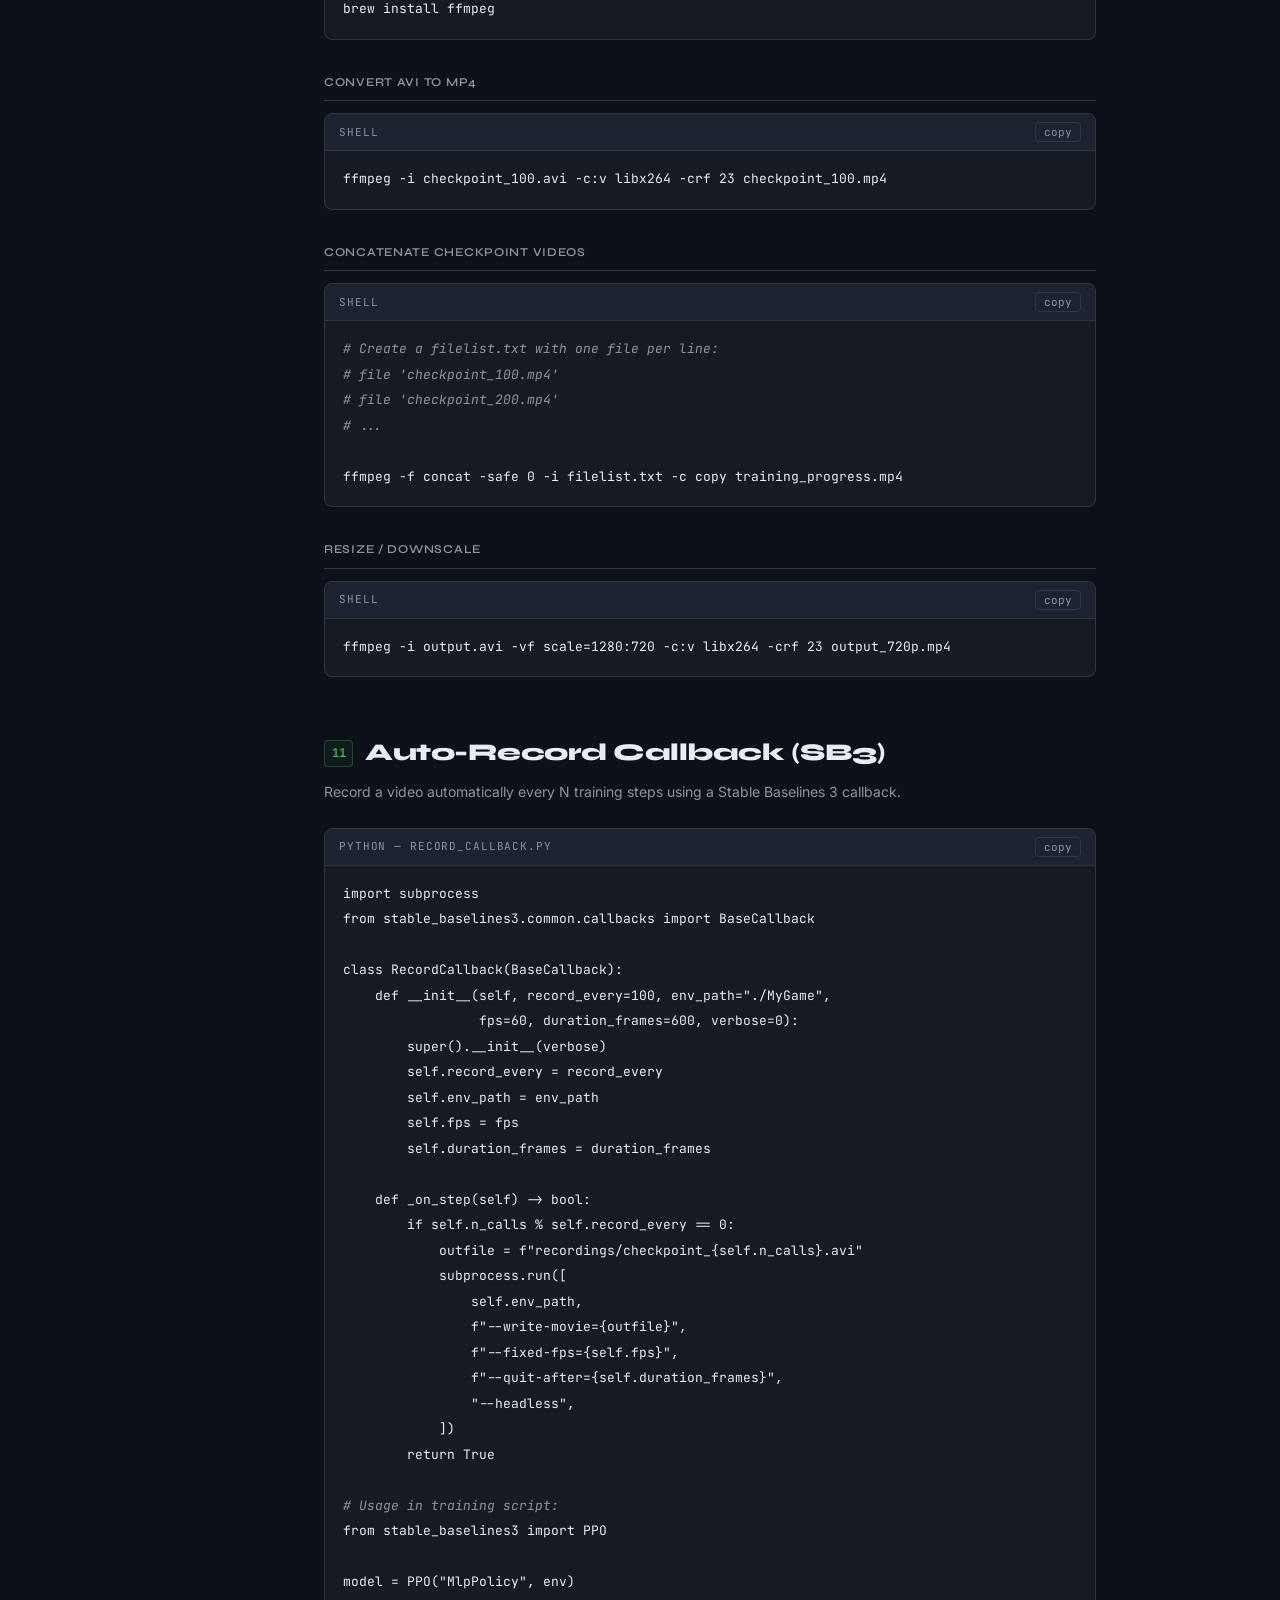
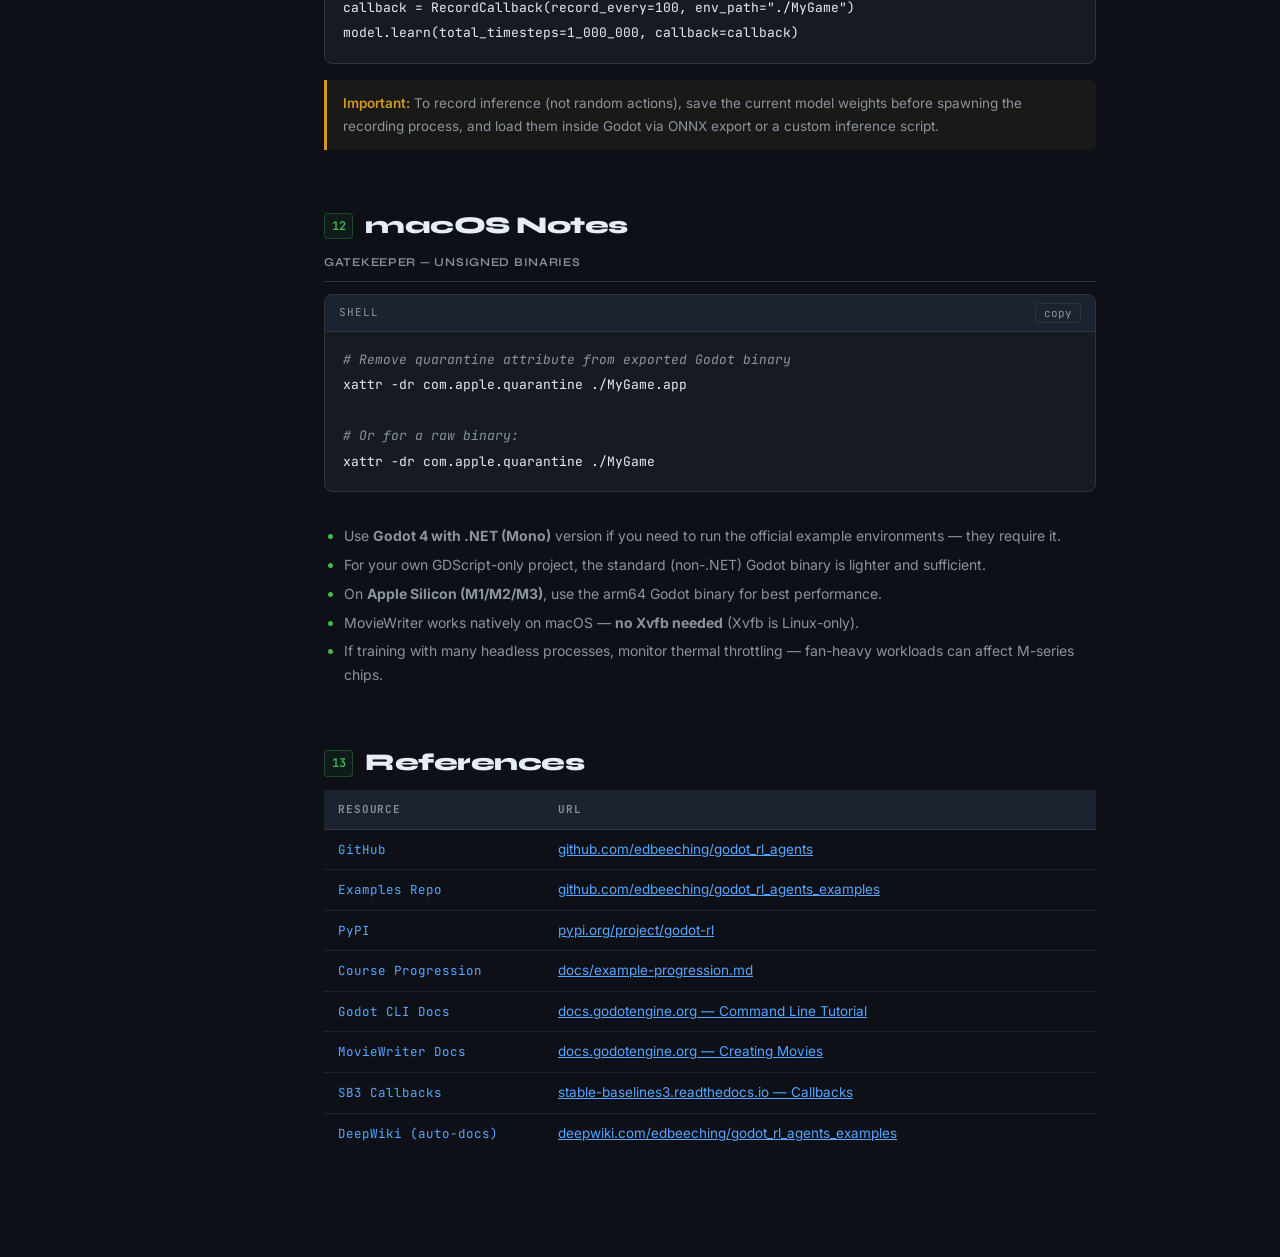
==== commit 786545cb: "docs: sequel course bridge, RL troubleshooting callouts, and pedagogy updates Clarify that LLM align" ====
--- a/godot_rl_course_reference.html
+++ b/godot_rl_course_reference.html
@@ -589,7 +589,8 @@
         </tbody>
       </table>
 
-      <div class="callout-info callout"><strong>Per-unit rhythm:</strong> run hub binary → open source → read <code>AIController</code> → tweak one reward/sensor → retrain. Details in <a href="docs/example-progression.md" style="color:var(--accent2)">docs/example-progression.md</a>.</div>
+      <div class="callout-info callout"><strong>Per-unit rhythm:</strong> run hub binary → open source → read <code>AIController</code> → tweak one reward/sensor → retrain. Compare <strong>three views</strong>: Godot behavior · TensorBoard · code change.</div>
+      <div class="callout-info callout"><strong>First success (Unit 0):</strong> moving agent + training log; <strong>Unit 1:</strong> one BallChase reward tweak; <strong>Unit 2 Phase A:</strong> SimpleReachGoal before building Lander. <a href="docs/curriculum.md" style="color:var(--accent2)">docs/curriculum.md</a></div>
     </section>
 
 
